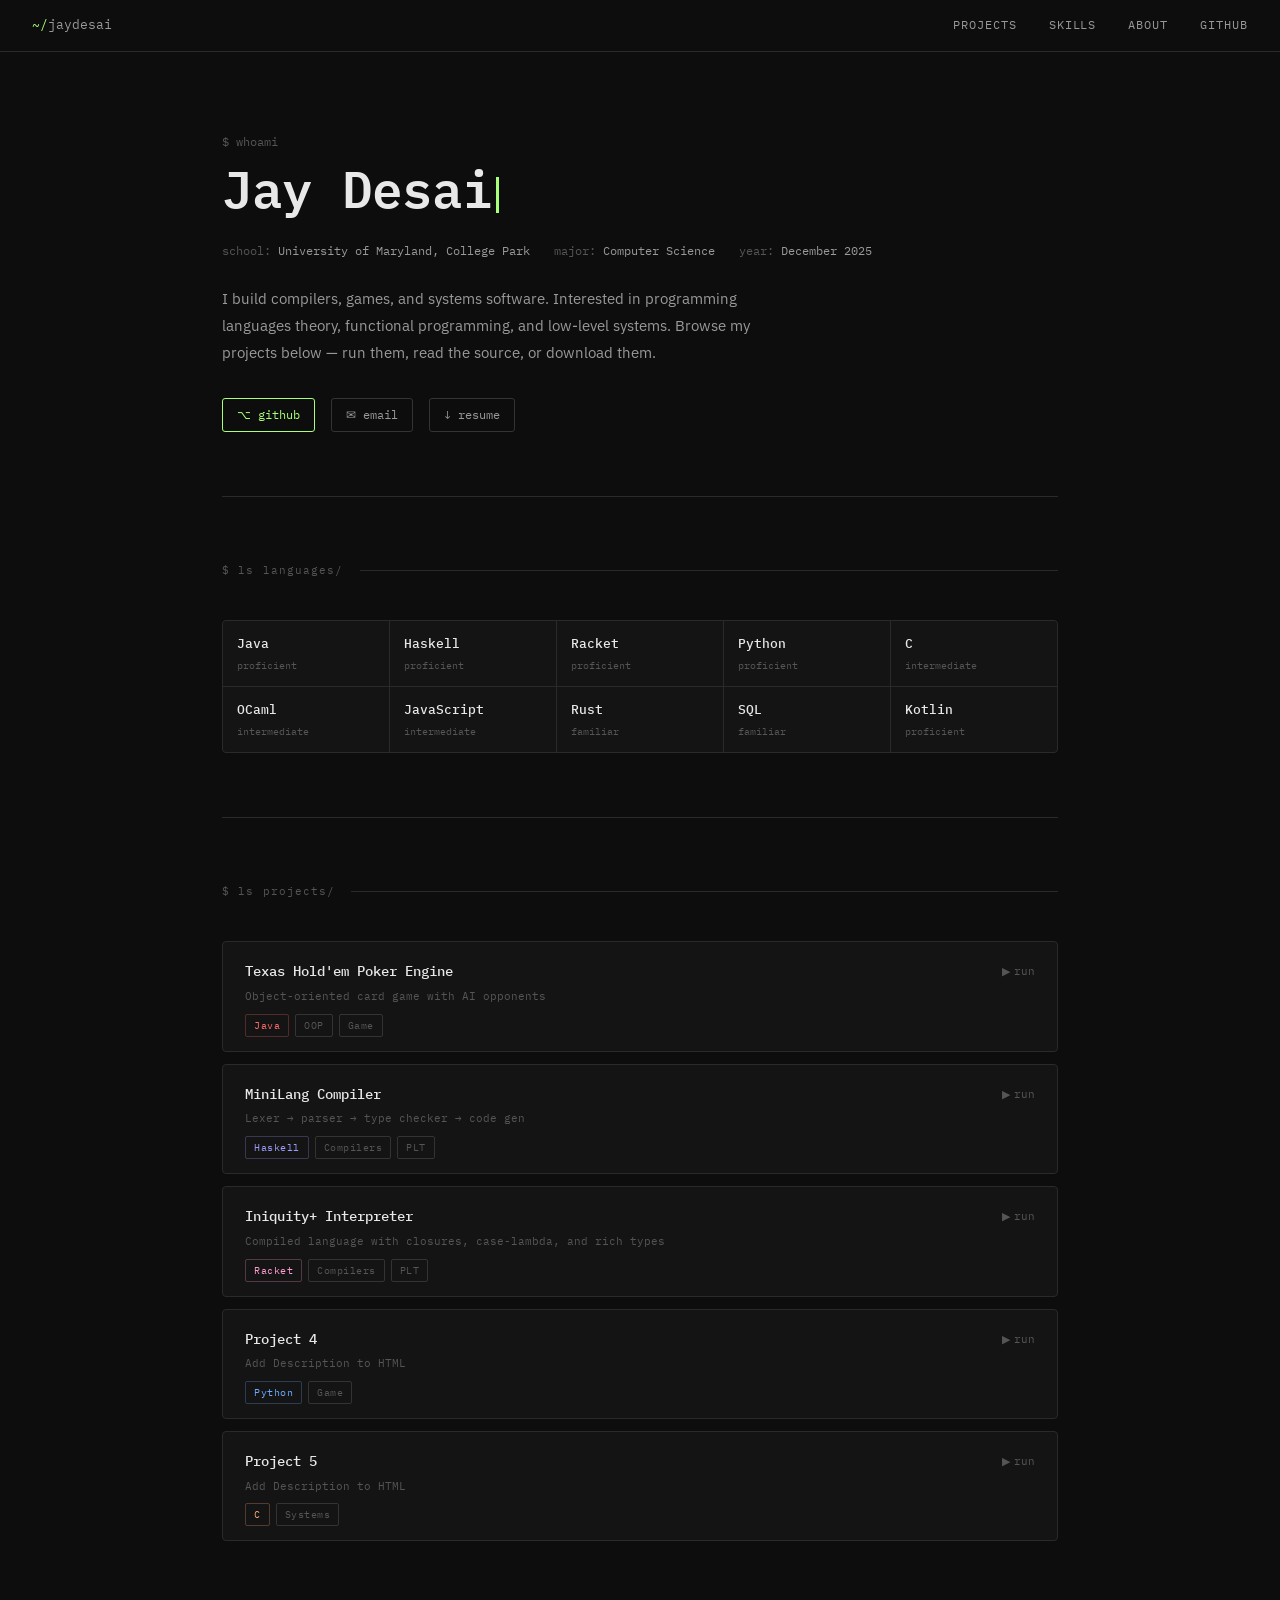
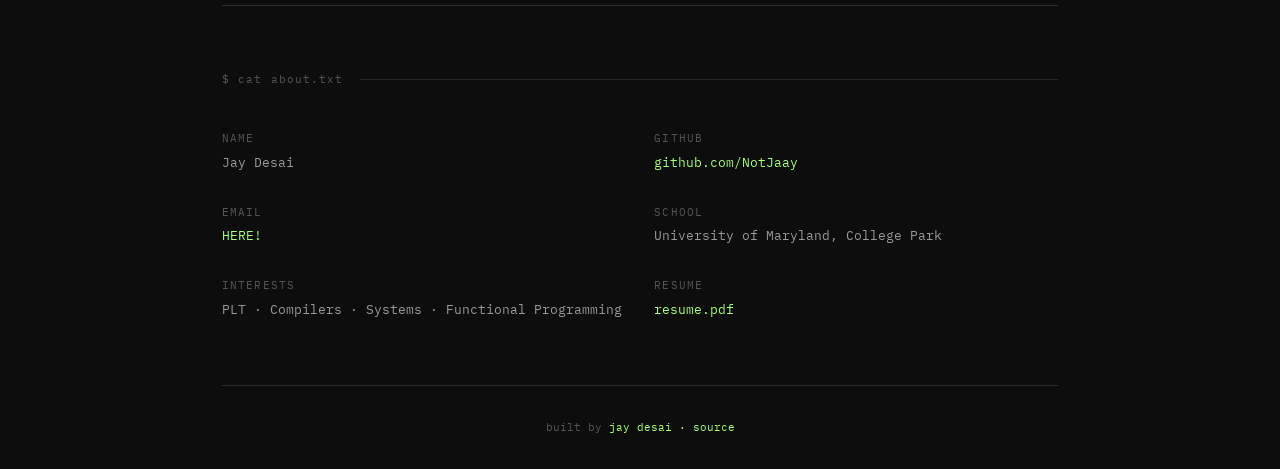
==== index.html @ a0ff0fd6 "My Portfolio Frontend v1" ====
<!DOCTYPE html>
<html lang="en">
<head>
  <meta charset="UTF-8">
  <meta name="viewport" content="width=device-width, initial-scale=1.0">
  <title>Jay Desai — Portfolio</title>
  <link href="https://fonts.googleapis.com/css2?family=IBM+Plex+Mono:wght@400;500;600&family=IBM+Plex+Sans:wght@400;500&display=swap" rel="stylesheet">
  <link rel="stylesheet" href="style.css">
</head>
<body>

  <!-- ====== NAV ====== -->
  <nav>
    <div class="nav-logo"><span>~/</span>jaydesai</div>
    <div class="nav-links">
      <a href="#projects">projects</a>
      <a href="#skills">skills</a>
      <a href="#about">about</a>
      <a href="https://github.com/NotJaay" target="_blank">github</a>
    </div>
  </nav>

  <div class="container">

    <!-- ====== HERO ====== -->
    <section class="hero">
      <div class="prompt">$ whoami</div>
      <h1>Jay Desai<span class="cursor"></span></h1>
      <div class="meta">
        <span><span class="dim">school:</span> University of Maryland, College Park</span>
        <span><span class="dim">major:</span> Computer Science</span>
        <span><span class="dim">year:</span> December 2025</span>
      </div>
      <p class="bio">
        I build compilers, games, and systems software. Interested in programming
        languages theory, functional programming, and low-level systems. Browse my
        projects below — run them, read the source, or download them.
      </p>
      <div class="hero-links">
        <a href="https://github.com/NotJaay" target="_blank" class="btn green">⌥ github</a>
        <a href="/cdn-cgi/l/email-protection#83e9e2fac3e6fbe2eef3efe6ade0ecee" class="btn">✉ email</a>
        <a href="resume.pdf" class="btn">↓ resume</a>
      </div>
    </section>

    <!-- ====== SKILLS ====== -->
    <section class="section" id="skills">
      <div class="section-header">
        <span class="dim">$ ls languages/</span>
        <div class="line"></div>
      </div>
      <div class="skills-grid">
        <div class="skill"><strong>Java</strong><span>proficient</span></div>
        <div class="skill"><strong>Haskell</strong><span>proficient</span></div>
        <div class="skill"><strong>Racket</strong><span>proficient</span></div>
        <div class="skill"><strong>Python</strong><span>proficient</span></div>
        <div class="skill"><strong>C</strong><span>intermediate</span></div>
        <div class="skill"><strong>OCaml</strong><span>intermediate</span></div>
        <div class="skill"><strong>JavaScript</strong><span>intermediate</span></div>
        <div class="skill"><strong>Rust</strong><span>familiar</span></div>
        <div class="skill"><strong>SQL</strong><span>familiar</span></div>
        <div class="skill"><strong>Kotlin</strong><span>proficient</span></div>
      </div>
    </section>

    <!-- ====== PROJECTS ======

         HOW TO ADD / REMOVE PROJECTS:
         ─────────────────────────────
         Each project is one <div class="project-card"> block below.
         
         To ADD a project:    Copy any project block and paste it below the last one.
                              Change the data-project="..." to match your backend folder name.
                              Edit the title, description, tags, and readme.
         
         To REMOVE a project: Delete the entire <div class="project-card">...</div> block.
         
         To REORDER:          Move the whole block up or down.
         
         The data-project="poker" attribute links this card to backend/projects/poker/
         That's the ONLY connection between frontend and backend.

         TAG COLORS (add class to <span class="tag">):
           java | haskell | racket | python | c | ocaml | js | rust | cpp | go | kotlin

    ============================== -->
    <section class="section" id="projects">
      <div class="section-header">
        <span class="dim">$ ls projects/</span>
        <div class="line"></div>
      </div>
      <div class="projects-list">

        <!-- ════════════════════════════════════════════
             PROJECT 1 — POKER
             data-project="poker" → backend/projects/poker/
             ════════════════════════════════════════════ -->
        <div class="project-card" data-project="poker">
          <!-- Header — click to expand -->
          <div class="project-header" onclick="toggle(this)">
            <div>
              <div class="project-title">Texas Hold'em Poker Engine</div>
              <div class="project-sub">Object-oriented card game with AI opponents</div>

              <div class="tags">
                <span class="tag java">Java</span>
                <span class="tag">OOP</span>
                <span class="tag">Game</span>
              </div>

            </div>
            <div class="toggle-label"><span class="arrow">▶</span> run</div>
          </div>
          <!-- Runner — hidden until expanded -->
          <div class="runner">
            <div class="tabs">
              <div class="tab active" onclick="switchTab(this, 'run')">▷ run</div>
              <div class="tab" onclick="switchTab(this, 'source')">{ } source</div>
              <div class="tab" onclick="switchTab(this, 'readme')">readme</div>
            </div>
            <!-- Run panel — terminal -->
            <div class="panel active" data-panel="run">
              <div class="terminal">

                <div class="t-out"><span class="t-green">Poker Engine v1.0</span>
                  <span class="t-dim">Commands: deal | check | call | raise | fold</span>
                </div>

                <div class="t-input">
                  <span class="t-prompt">$</span>
                  <input type="text" placeholder="deal" onkeydown="if(event.key==='Enter') run(this)">
                  <button onclick="run(this)">run ↵</button>
                </div>

              </div>
            </div>
            <!-- Source panel — code viewer (loaded from backend) -->
            <div class="panel" data-panel="source">
              <div class="code-viewer">
                <div class="src-filelist"><span class="t-dim">click to load</span></div>
                <pre class="src-code">// select a file to view</pre>
              </div>
            </div>
            <!-- Readme panel — you write this by hand -->
            <div class="panel" data-panel="readme">
              <div class="info">
                <p>A fully functional Texas Hold'em engine written in Java. Implements
                   hand evaluation, all four betting rounds, and a heuristic AI opponent.</p>
                <pre>HandEvaluator eval = new HandEvaluator(); 
                     Hand h = new Hand(player.getCards(), board.getCards());
                     HandRank rank = eval.evaluate(h); // → FULL_HOUSE</pre>
                <a href="https://github.com/NotJaay/poker" target="_blank" class="btn">↗ github</a>
              </div>
            </div>
          </div>
        </div>

        <!-- ════════════════════════════════════════════
             PROJECT 2 — COMPILER
             data-project="compiler" → backend/projects/compiler/
             ════════════════════════════════════════════ -->
        <div class="project-card" data-project="compiler">
          <div class="project-header" onclick="toggle(this)">
            <div>
              <div class="project-title">MiniLang Compiler</div>
              <div class="project-sub">Lexer → parser → type checker → code gen</div>
              <div class="tags">
                <span class="tag haskell">Haskell</span>
                <span class="tag">Compilers</span>
                <span class="tag">PLT</span>
              </div>
            </div>
            <div class="toggle-label"><span class="arrow">▶</span> run</div>
          </div>
          <div class="runner">
            <div class="tabs">
              <div class="tab active" onclick="switchTab(this, 'run')">▷ run</div>
              <div class="tab" onclick="switchTab(this, 'source')">{ } source</div>
              <div class="tab" onclick="switchTab(this, 'readme')">readme</div>
            </div>
            <div class="panel active" data-panel="run">
              <div class="terminal">
                <div class="t-out"><span class="t-green">MiniLang v1.0</span>
                  <span class="t-dim">Try: let x = 5 in x * x</span>
                  <span class="t-dim">Supports: let, if/then/else, arithmetic</span>
                </div>
                <div class="t-input">
                  <span class="t-prompt">λ</span>
                  <input type="text" placeholder="let x = 10 in x + x" onkeydown="if(event.key==='Enter') run(this)">
                  <button onclick="run(this)">run ↵</button>
                </div>
              </div>
            </div>
            <div class="panel" data-panel="source">
              <div class="code-viewer">
                <div class="src-filelist"><span class="t-dim">click to load</span></div>
                <pre class="src-code">// select a file to view</pre>
              </div>
            </div>
            <div class="panel" data-panel="readme">
              <div class="info">
                <p>A complete compiler pipeline for MiniLang, a small functional language
                   with Hindley-Milner type inference, written in Haskell using Parsec.</p>
                <pre>let fact = \n -> if n == 0 then 1 else n * fact (n - 1) in fact 10</pre>
                <a href="https://github.com/NotJaay/minilang" target="_blank" class="btn">↗ github</a>
              </div>
            </div>
          </div>
        </div>

        <!-- ════════════════════════════════════════════
             PROJECT 3 — SCHEME
             data-project="scheme" → backend/projects/scheme/
             ════════════════════════════════════════════ -->
        <div class="project-card" data-project="scheme">
          <div class="project-header" onclick="toggle(this)">
            <div>
              <div class="project-title">Iniquity+ Interpreter</div>
              <div class="project-sub">Compiled language with closures, case-lambda, and rich types</div>
              <div class="tags">
                <span class="tag racket">Racket</span>
                <span class="tag">Compilers</span>
                <span class="tag">PLT</span>
              </div>
            </div>
            <div class="toggle-label"><span class="arrow">▶</span> run</div>
          </div>
          <div class="runner">
            <div class="tabs">
              <div class="tab active" onclick="switchTab(this, 'run')">▷ run</div>
              <div class="tab" onclick="switchTab(this, 'source')">{ } source</div>
              <div class="tab" onclick="switchTab(this, 'readme')">readme</div>
            </div>
            <div class="panel active" data-panel="run">
              <div class="terminal">

                <div class="t-out"><span class="t-blue">Iniquity+ v1.0</span>
                  <span class="t-dim">Try: (define (fact n) (if (= n 0) 1 (* n (fact (- n 1)))))</span>
                  <span class="t-dim">(fact 10)</span>
                </div>

                <div class="t-input">
                  <span class="t-prompt">⟩</span>
                  <input type="text" placeholder="(+ 1 2)" onkeydown="if(event.key==='Enter') run(this)">
                  <button onclick="run(this)">run ↵</button>
                </div>

              </div>
            </div>
            <div class="panel" data-panel="source">
              <div class="code-viewer">
                <div class="src-filelist"><span class="t-dim">click to load</span></div>
                <pre class="src-code">// select a file to view</pre>
              </div>
            </div>
            <div class="panel" data-panel="readme">
              <div class="info">
                <p>Iniquity+ is a compiled, Scheme-like language implemented in Racket.
                   Supports variadic functions via case-lambda, rest arguments, and apply.</p>
                <p style="margin-top:10px"><em>Source is private — try the live interpreter above.</em></p>
              </div>
            </div>
          </div>
        </div>


        <!-- ════════════════════════════════════════════
             PROJECT 4 — EMPTY SLOT (copy this to add more)
             data-project="project4" → backend/projects/project4/
             ════════════════════════════════════════════ -->
        <div class="project-card" data-project="project4">
          <div class="project-header" onclick="toggle(this)">
            <div>
              <div class="project-title">Project 4</div>
              <div class="project-sub">Add Description to HTML</div>
              <div class="tags">
                <span class="tag python">Python</span>
                <span class="tag">Game</span>
              </div>
            </div>
            <div class="toggle-label"><span class="arrow">▶</span> run</div>
          </div>
          <div class="runner">
            <div class="tabs">
              <div class="tab active" onclick="switchTab(this, 'run')">▷ run</div>
              <div class="tab" onclick="switchTab(this, 'source')">{ } source</div>
              <div class="tab" onclick="switchTab(this, 'readme')">readme</div>
            </div>
            <div class="panel active" data-panel="run">
              <div class="terminal">
                <div class="t-out"><span class="t-green">Project 4 — coming soon</span></div>
                <div class="t-input">
                  <span class="t-prompt">$</span>
                  <input type="text" placeholder="type here..." onkeydown="if(event.key==='Enter') run(this)">
                  <button onclick="run(this)">run ↵</button>
                </div>
              </div>
            </div>

            <div class="panel" data-panel="source">
              <div class="code-viewer">
                <div class="src-filelist"><span class="t-dim">click to load</span></div>
                <pre class="src-code">// select a file to view</pre>
              </div>
            </div>

            <div class="panel" data-panel="readme">
              <div class="info">
                <p>Describe your project here.</p>
                <pre># your code snippet def example(): return "replace me"</pre>
                <a href="https://github.com/NotJaay" target="_blank" class="btn">↗ github</a>
              </div>
            </div>
          </div>
        </div>


        <!-- ════════════════════════════════════════════
             PROJECT 5 — EMPTY SLOT
             ════════════════════════════════════════════ -->
        <div class="project-card" data-project="project5">
          <div class="project-header" onclick="toggle(this)">
            <div>
              <div class="project-title">Project 5</div>
              <div class="project-sub">Add Description to HTML</div>
              <div class="tags"><span class="tag c">C</span><span class="tag">Systems</span></div>
            </div>
            <div class="toggle-label"><span class="arrow">▶</span> run</div>
          </div>

          <div class="runner">
            <div class="tabs">
              <div class="tab active" onclick="switchTab(this, 'run')">▷ run</div>
              <div class="tab" onclick="switchTab(this, 'source')">{ } source</div>
              <div class="tab" onclick="switchTab(this, 'readme')">readme</div>
            </div>

            <div class="panel active" data-panel="run">
              <div class="terminal">
                <div class="t-out"><span class="t-green">Project 5 — coming soon</span></div>
                <div class="t-input">
                  <span class="t-prompt">$</span>
                  <input type="text" placeholder="type here..." onkeydown="if(event.key==='Enter') run(this)">
                  <button onclick="run(this)">run ↵</button>
                </div>
              </div>
            </div>

            <div class="panel" data-panel="source">
              <div class="code-viewer">
                <div class="src-filelist"><span class="t-dim">click to load</span></div>
                <pre class="src-code">// select a file to view</pre>
              </div>
            </div>

            <div class="panel" data-panel="readme">
              <div class="info">
                <p>Description here.</p>
                <pre>// code snippet</pre>
                <a href="https://github.com/NotJaay" target="_blank" class="btn">↗ github</a>
              </div>
            </div>

          </div>
        </div>

        <!-- Future Reference: Copy any project block above to add more projects -->

      </div>
    </section>

    <!-- ====== ABOUT ====== -->
    <section class="section" id="about">
      <div class="section-header">
        <span class="dim">$ cat about.txt</span>
        <div class="line"></div>
      </div>
      <div class="about-grid">
        <div><div class="about-label">name</div><div class="about-val">Jay Desai</div></div>
        <div><div class="about-label">github</div><div class="about-val"><a href="https://github.com/NotJaay" target="_blank">github.com/NotJaay</a></div></div>
        <div><div class="about-label">email</div><div class="about-val"><a href="/cdn-cgi/l/email-protection#234d4c5749425a474650424a63444e424a4f0d404c4e">HERE!</a></div></div>
        <div><div class="about-label">school</div><div class="about-val">University of Maryland, College Park</div></div>
        <div><div class="about-label">interests</div><div class="about-val">PLT · Compilers · Systems · Functional Programming</div></div>
        <div><div class="about-label">resume</div><div class="about-val"><a href="resume.pdf">resume.pdf</a></div></div>
      </div>
    </section>
  </div>

  <footer>built by <a>jay desai ·</a> <a href="https://github.com/NotJaay/" target="_blank">source</a></footer>
  <script src="script.js"></script>
</body>
</html>
---- style.css ----
/* ============================================================
   STYLE.CSS — Jay Desai Portfolio
   
   Organized: variables → base → nav → hero → buttons →
   sections → skills → projects → terminal → code viewer →
   info → about → footer → mobile
   ============================================================ */
   
/* ── VARIABLES ─────────────────────────────────────────────── */
:root {
  --bg:      #0d0d0d;
  --bg2:     #141414;
  --border:  #2a2a2a;
  --border2: #333;
  --text:    #e8e8e8;
  --text2:   #999;
  --dim:     #555;
  --accent:  #a8ff78;
  --red:     #ff6b6b;
  --blue:    #6baaff;
  --orange:  #ffa978;
  --mono: 'IBM Plex Mono', monospace;
  --sans: 'IBM Plex Sans', sans-serif;
}


/*  BASE  */
* { box-sizing: border-box; margin: 0; padding: 0; }

body {
  background: var(--bg); color: var(--text);
  font-family: var(--mono); font-size: 14px; line-height: 1.7;
}

a { color: var(--accent); text-decoration: none; }
a:hover { text-decoration: underline; }
.container { max-width: 900px; margin: 0 auto; padding: 0 2rem; }
.dim { color: var(--dim); }


/*  NAV  */
nav {
  position: sticky; top: 0; z-index: 100; height: 52px;
  background: var(--bg); border-bottom: 1px solid var(--border);
  padding: 0 2rem; display: flex; align-items: center; justify-content: space-between;
}
.nav-logo { font-size: 13px; color: var(--text2); }
.nav-logo span { color: var(--accent); }
.nav-links { display: flex; gap: 2rem; }
.nav-links a {
  color: var(--text2); font-size: 12px;
  letter-spacing: 0.08em; text-transform: uppercase;
}
.nav-links a:hover { color: var(--accent); text-decoration: none; }


/*  HERO  */
.hero { padding: 5rem 0 4rem; border-bottom: 1px solid var(--border); }
.prompt { font-size: 12px; color: var(--dim); margin-bottom: 0.5rem; }

h1 {
  font-size: clamp(2rem, 5vw, 3.2rem); font-weight: 600;
  letter-spacing: -0.02em; line-height: 1.1; margin-bottom: 1.5rem;
}

/* Blinking cursor after the name */
.cursor {
  display: inline-block; width: 3px; height: 0.7em;
  background: var(--accent); margin-left: 4.5px; vertical-align: middle;
  animation: blink 1s step-end infinite;
}
@keyframes blink { 50% { opacity: 0; } }

.meta {
  display: flex; flex-wrap: wrap; gap: 1.5rem;
  margin-bottom: 1.5rem; font-size: 12px; color: var(--text2);
}
.bio {
  font-family: var(--sans); font-size: 15px; color: var(--text2);
  max-width: 580px; line-height: 1.8; margin-bottom: 2rem;
}
.hero-links { display: flex; gap: 1rem; flex-wrap: wrap; }


/*  BUTTONS  */
.btn {
  display: inline-flex; align-items: center; gap: 6px;
  padding: 6px 14px; border: 1px solid var(--border2); border-radius: 3px;
  font-family: var(--mono); font-size: 12px; color: var(--text2);
  background: transparent; cursor: pointer; transition: all 0.15s;
}
.btn:hover { border-color: var(--accent); color: var(--accent); text-decoration: none; }
.btn.green { border-color: var(--accent); color: var(--accent); }


/*  SECTIONS  */
.section { padding: 4rem 0; border-bottom: 1px solid var(--border); }
.section-header {
  display: flex; align-items: center; gap: 1rem;
  margin-bottom: 2.5rem; font-size: 11px; letter-spacing: 0.1em;
}
.line { flex: 1; height: 1px; background: var(--border); }


/*  SKILLS GRID  */
.skills-grid {
  display: grid; grid-template-columns: repeat(auto-fill, minmax(140px, 1fr));
  gap: 1px; background: var(--border);
  border: 1px solid var(--border); border-radius: 4px; overflow: hidden;
}
.skill {
  background: var(--bg2); padding: 12px 14px;
  display: flex; flex-direction: column; gap: 2px;
}
.skill strong { font-size: 13px; color: var(--text); font-weight: 500; }
.skill span { font-size: 10px; color: var(--dim); }


/*  PROJECT CARDS  */
.projects-list { display: flex; flex-direction: column; gap: 12px; }

.project-card {
  border: 1px solid var(--border); border-radius: 4px;
  overflow: hidden; background: var(--bg2); transition: border-color 0.15s;
}
.project-card:hover { border-color: var(--border2); }

/* Clickable header row */
.project-header {
  display: flex; align-items: flex-start; justify-content: space-between;
  gap: 1rem; padding: 18px 22px 14px; cursor: pointer; user-select: none;
}
.project-title { font-size: 14px; font-weight: 500; margin-bottom: 3px; transition: color 0.15s; }
.project-header:hover .project-title { color: var(--accent); }
.project-sub { font-size: 11px; color: var(--dim); }

/* Tags */
.tags { display: flex; gap: 6px; margin-top: 8px; flex-wrap: wrap; }
.tag {
  font-size: 10px; padding: 2px 8px; border: 1px solid var(--border2);
  border-radius: 2px; color: var(--dim); letter-spacing: 0.05em;
}

/* Tag colors — add more as needed */
.tag.java    { border-color: #ff6b6b44; color: var(--red); }
.tag.haskell { border-color: #9b9bff44; color: #9b9bff; }
.tag.racket  { border-color: #ff9bd044; color: #ff9bd0; }
.tag.python  { border-color: #6baaff44; color: var(--blue); }
.tag.c       { border-color: #ffa97844; color: var(--orange); }
.tag.ocaml   { border-color: #ffd87844; color: #ffd878; }
.tag.js      { border-color: #e8e87844; color: #e8e878; }
.tag.rust    { border-color: #ffaa8844; color: #ffaa88; }
.tag.cpp     { border-color: #6bffb844; color: #6bffb8; }
.tag.go      { border-color: #78d6ff44; color: #78d6ff; }
.tag.kotlin  { border-color: #c792ea44; color: #c792ea; }

/* ▶ run label — arrow rotates when card is open */
.toggle-label {
  font-size: 11px; color: var(--dim);
  display: flex; align-items: center; gap: 4px; white-space: nowrap; padding-top: 2px;
}
.arrow { display: inline-block; transition: transform 0.2s; }
.project-card.open .arrow { transform: rotate(90deg); }

/* Runner panel — hidden until card has .open class */
.runner { display: none; border-top: 1px solid var(--border); }
.project-card.open .runner { display: block; }

/* Tab bar */
.tabs { display: flex; background: var(--bg); border-bottom: 1px solid var(--border); }
.tab {
  padding: 8px 16px; font-size: 11px; color: var(--dim);
  cursor: pointer; border-right: 1px solid var(--border);
  transition: all 0.15s; letter-spacing: 0.05em;
}
.tab:hover { color: var(--text2); }
.tab.active { color: var(--accent); background: var(--bg2); }

/* Panels — only .active is visible */
.panel { display: none; padding: 18px 22px; background: var(--bg); }
.panel.active { display: block; }


/*  TERMINAL  */
.terminal {
  background: #000; border: 1px solid var(--border);
  border-radius: 3px; overflow: hidden; font-size: 13px;
}
.t-out {
  padding: 12px 16px; min-height: 150px; max-height: 260px;
  overflow-y: auto; color: #d4d4d4; line-height: 1.6; white-space: pre-wrap;
}
.t-input {
  display: flex; align-items: center; gap: 8px;
  padding: 8px 16px; border-top: 1px solid #1a1a1a;
}
.t-prompt { color: var(--accent); }
.t-input input {
  flex: 1; background: transparent; border: none; outline: none;
  color: var(--text); font-family: var(--mono); font-size: 13px; caret-color: var(--accent);
}
.t-input button {
  font-size: 11px; padding: 3px 10px; border: 1px solid var(--border2);
  background: transparent; color: var(--dim); font-family: var(--mono);
  border-radius: 2px; cursor: pointer; transition: all 0.15s;
}
.t-input button:hover { border-color: var(--accent); color: var(--accent); }

/* Terminal text colors */
.t-green  { color: #a8ff78; }
.t-blue   { color: #6baaff; }
.t-red    { color: #ff6b6b; }
.t-yellow { color: #ffd878; }
.t-dim    { color: #444; }


/*  CODE VIEWER (source tab)  */
.code-viewer {
  background: #000; border: 1px solid var(--border);
  border-radius: 3px; overflow: hidden;
}
.src-filelist {
  display: flex; flex-wrap: wrap; gap: 0; padding: 8px 12px;
  border-bottom: 1px solid #1a1a1a; font-size: 11px;
  max-height: 120px; overflow-y: auto;
}
.src-file {
  display: inline-block; padding: 2px 8px; color: var(--dim);
  border-radius: 2px; font-family: var(--mono); font-size: 11px;
  text-decoration: none; transition: all 0.15s;
}
.src-file:hover { color: var(--text2); text-decoration: none; }
.src-file.active { color: var(--accent); background: #1a1a1a; }
.src-code {
  padding: 12px 16px; margin: 0; min-height: 150px; max-height: 400px;
  overflow: auto; color: #d4d4d4; font-family: var(--mono); font-size: 12px;
  line-height: 1.6; background: #000; white-space: pre; tab-size: 4;
}


/*  INFO / README PANEL  */
.info {
  font-family: var(--sans); font-size: 13px;
  color: var(--text2); line-height: 1.8;
}
.info pre {
  background: #000; border: 1px solid var(--border); border-radius: 3px;
  padding: 10px 14px; font-family: var(--mono); font-size: 12px;
  color: #d4d4d4; margin: 10px 0; overflow-x: auto;
}
.info a { margin-top: 12px; display: inline-flex; }


/*  ABOUT GRID  */
.about-grid { display: grid; grid-template-columns: 1fr 1fr; gap: 1.8rem; }
.about-label {
  font-size: 11px; color: var(--dim);
  text-transform: uppercase; letter-spacing: 0.1em; margin-bottom: 4px;
}
.about-val { font-size: 13px; color: var(--text2); }


/*  FOOTER  */
footer { padding: 2rem 0; text-align: center; font-size: 11px; color: var(--dim); }


/*  MOBILE  */
@media (max-width: 600px) {
  nav { padding: 0 1rem; }
  .nav-links { gap: 1rem; }
  .container { padding: 0 1rem; }
  .hero { padding: 3rem 0 2rem; }
  .about-grid { grid-template-columns: 1fr; }
}
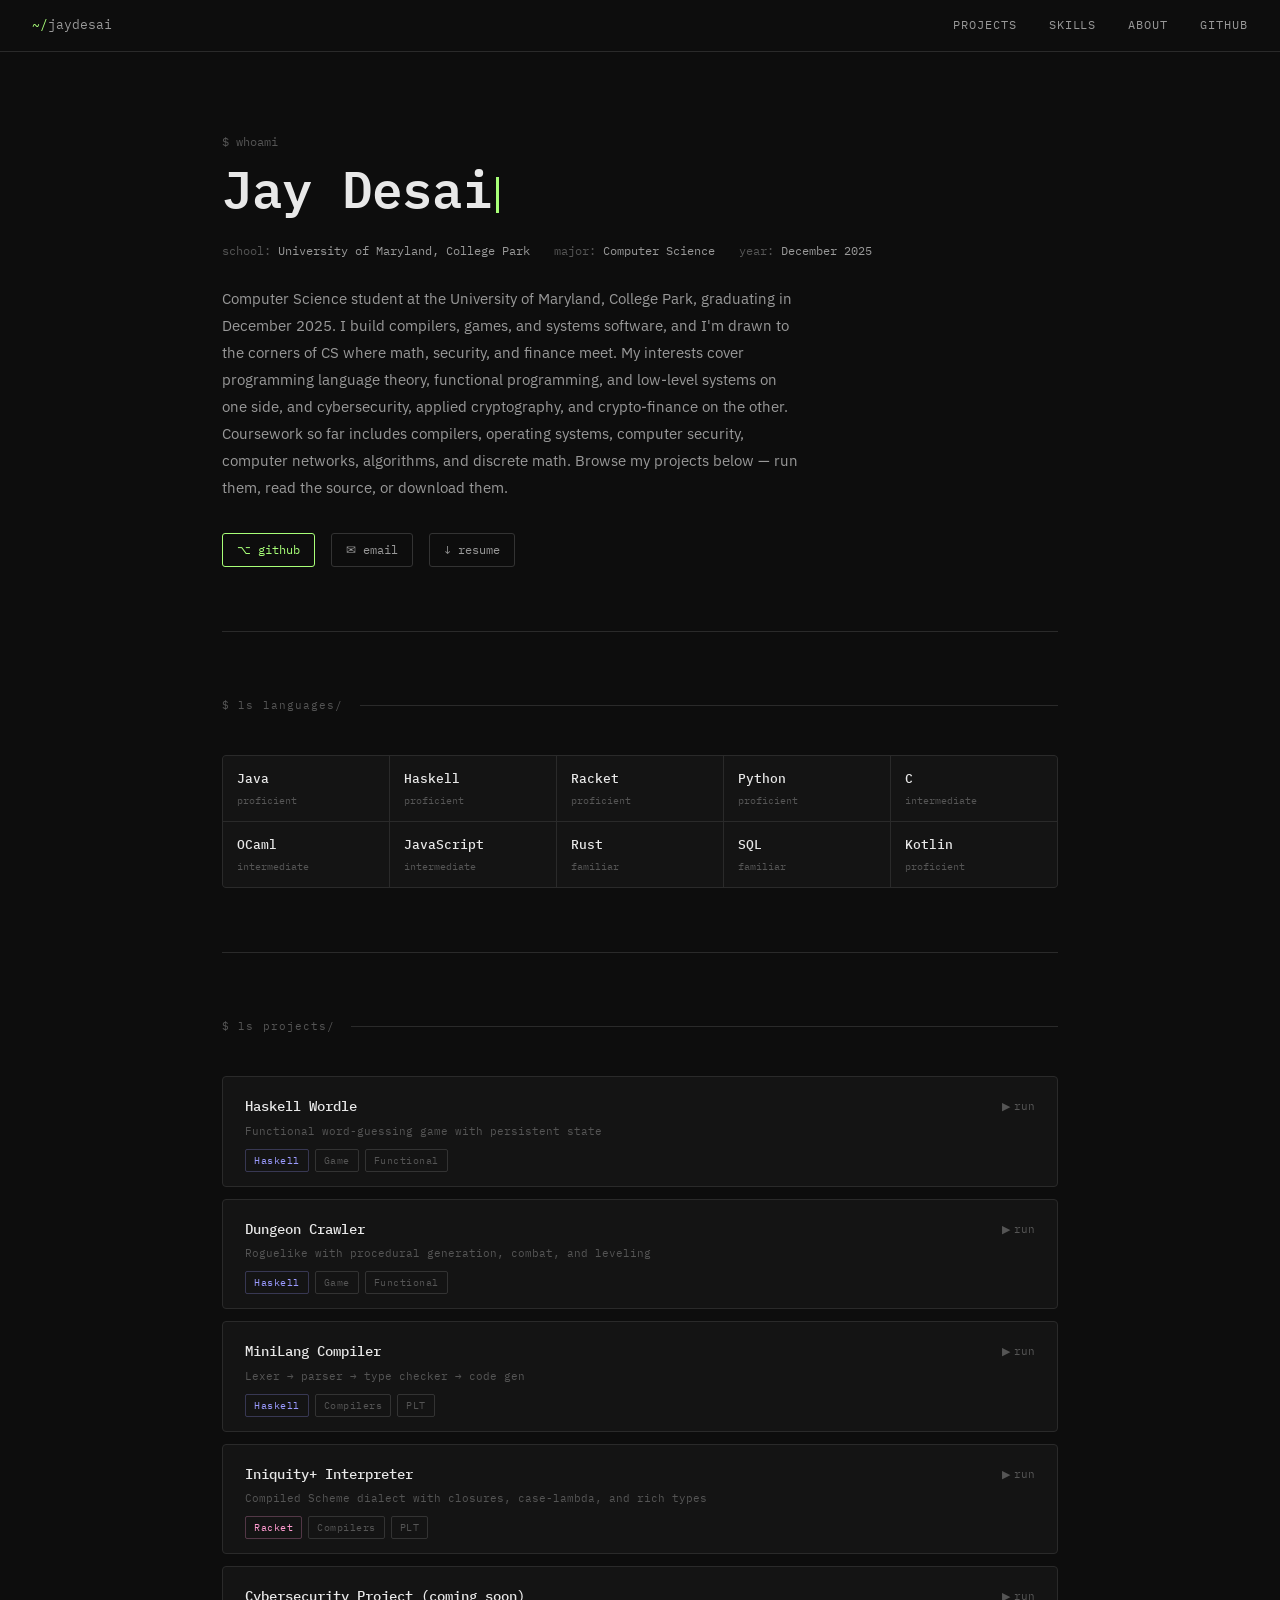
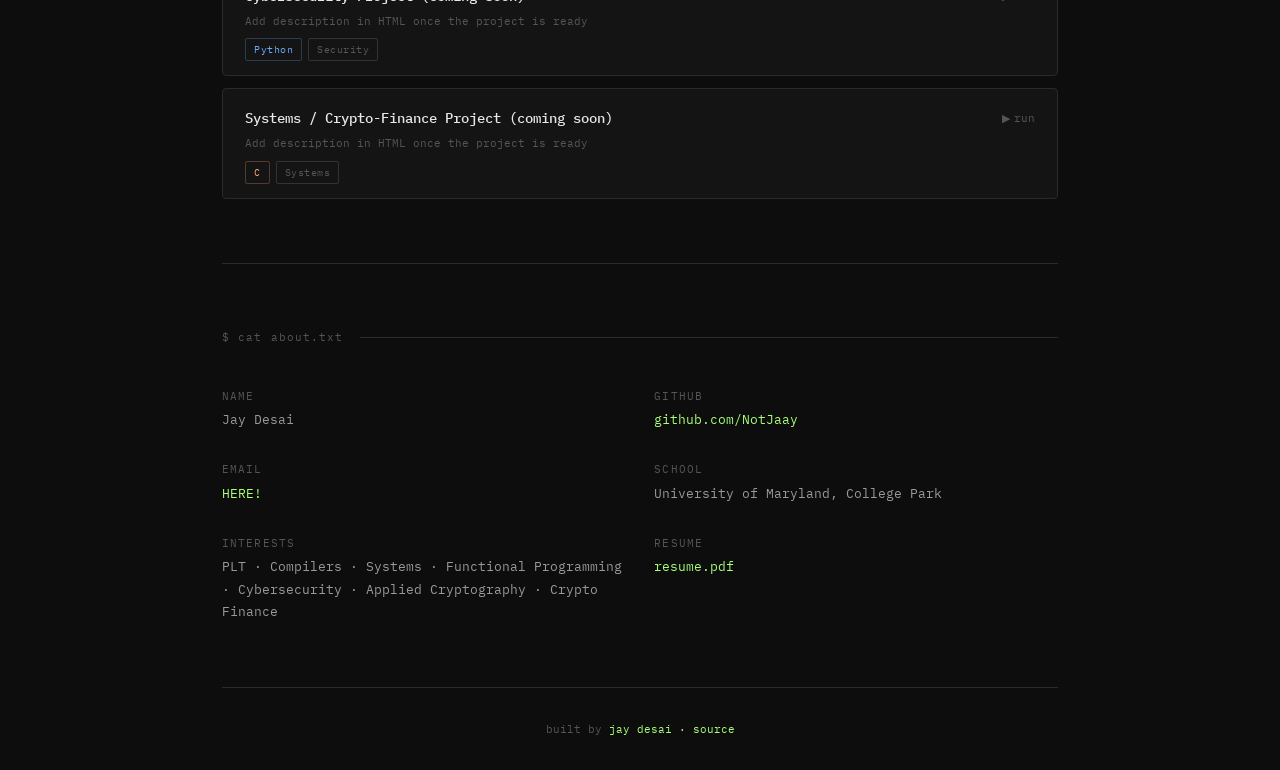
==== commit 78a01eea: "My Portfolio Frontend v2" ====
--- a/index.html
+++ b/index.html
@@ -9,7 +9,7 @@
 </head>
 <body>
 
-  <!-- ====== NAV ====== -->
+  <!-- NAV -->
   <nav>
     <div class="nav-logo"><span>~/</span>jaydesai</div>
     <div class="nav-links">
@@ -22,7 +22,7 @@
 
   <div class="container">
 
-    <!-- ====== HERO ====== -->
+    <!-- HERO  -->
     <section class="hero">
       <div class="prompt">$ whoami</div>
       <h1>Jay Desai<span class="cursor"></span></h1>
@@ -32,9 +32,15 @@
         <span><span class="dim">year:</span> December 2025</span>
       </div>
       <p class="bio">
-        I build compilers, games, and systems software. Interested in programming
-        languages theory, functional programming, and low-level systems. Browse my
-        projects below — run them, read the source, or download them.
+        Computer Science student at the University of Maryland, College Park,
+        graduating in December 2025. I build compilers, games, and systems software,
+        and I'm drawn to the corners of CS where math, security, and finance meet.
+        My interests cover programming language theory, functional programming,
+        and low-level systems on one side, and cybersecurity, applied cryptography,
+        and crypto-finance on the other. Coursework so far includes compilers,
+        operating systems, computer security, computer networks, algorithms,
+        and discrete math. Browse my projects below — run them, read the source,
+        or download them.
       </p>
       <div class="hero-links">
         <a href="https://github.com/NotJaay" target="_blank" class="btn green">⌥ github</a>
@@ -43,7 +49,7 @@
       </div>
     </section>
 
-    <!-- ====== SKILLS ====== -->
+    <!-- SKILLS -->
     <section class="section" id="skills">
       <div class="section-header">
         <span class="dim">$ ls languages/</span>
@@ -63,27 +69,15 @@
       </div>
     </section>
 
-    <!-- ====== PROJECTS ======
-
-         HOW TO ADD / REMOVE PROJECTS:
-         ─────────────────────────────
+    <!-- PROJECTS
+         How to add / remove projects:
          Each project is one <div class="project-card"> block below.
-         
-         To ADD a project:    Copy any project block and paste it below the last one.
-                              Change the data-project="..." to match your backend folder name.
-                              Edit the title, description, tags, and readme.
-         
-         To REMOVE a project: Delete the entire <div class="project-card">...</div> block.
-         
-         To REORDER:          Move the whole block up or down.
-         
-         The data-project="poker" attribute links this card to backend/projects/poker/
-         That's the ONLY connection between frontend and backend.
-
-         TAG COLORS (add class to <span class="tag">):
+         The data-project attribute links the card to backend/projects/<name>/
+         That's the only connection between frontend and backend.
+
+         Tag colors (add class to <span class="tag">):
            java | haskell | racket | python | c | ocaml | js | rust | cpp | go | kotlin
-
-    ============================== -->
+    -->
     <section class="section" id="projects">
       <div class="section-header">
         <span class="dim">$ ls projects/</span>
@@ -91,74 +85,190 @@
       </div>
       <div class="projects-list">
 
-        <!-- ════════════════════════════════════════════
-             PROJECT 1 — POKER
-             data-project="poker" → backend/projects/poker/
-             ════════════════════════════════════════════ -->
-        <div class="project-card" data-project="poker">
-          <!-- Header — click to expand -->
+        <!-- Project 1 — Haskell Wordle  (backend/projects/wordle) -->
+        <div class="project-card" data-project="wordle">
           <div class="project-header" onclick="toggle(this)">
             <div>
-              <div class="project-title">Texas Hold'em Poker Engine</div>
-              <div class="project-sub">Object-oriented card game with AI opponents</div>
-
+              <div class="project-title">Haskell Wordle</div>
+              <div class="project-sub">Functional word-guessing game with persistent state</div>
               <div class="tags">
-                <span class="tag java">Java</span>
-                <span class="tag">OOP</span>
+                <span class="tag haskell">Haskell</span>
                 <span class="tag">Game</span>
-              </div>
-
+                <span class="tag">Functional</span>
+              </div>
             </div>
             <div class="toggle-label"><span class="arrow">▶</span> run</div>
           </div>
-          <!-- Runner — hidden until expanded -->
+
           <div class="runner">
             <div class="tabs">
               <div class="tab active" onclick="switchTab(this, 'run')">▷ run</div>
               <div class="tab" onclick="switchTab(this, 'source')">{ } source</div>
               <div class="tab" onclick="switchTab(this, 'readme')">readme</div>
             </div>
-            <!-- Run panel — terminal -->
+
             <div class="panel active" data-panel="run">
               <div class="terminal">
-
-                <div class="t-out"><span class="t-green">Poker Engine v1.0</span>
-                  <span class="t-dim">Commands: deal | check | call | raise | fold</span>
-                </div>
-
+                <div class="t-out">
+                  <span class="t-green">Haskell Wordle v1.0</span>
+                  <span class="t-dim">Guess the 5-letter word in 6 tries.</span>
+                  <span class="t-dim">✓ correct position   ○ wrong position   · not in word</span>
+                  <span class="t-dim">Commands: any 5-letter word | show | reset | help</span>
+                </div>
                 <div class="t-input">
-                  <span class="t-prompt">$</span>
-                  <input type="text" placeholder="deal" onkeydown="if(event.key==='Enter') run(this)">
+                  <span class="t-prompt"><img src="./backend/projects/sharingan.png" width="16" height="16" alt="prompt" style="margin-top:5px;"></span>
+                  <input type="text" placeholder="comet" style="font-size:13px; margin-top:-2.5px;" onkeydown="if(event.key==='Enter') run(this)">
                   <button onclick="run(this)">run ↵</button>
                 </div>
-
-              </div>
-            </div>
-            <!-- Source panel — code viewer (loaded from backend) -->
+              </div>
+            </div>
+
             <div class="panel" data-panel="source">
               <div class="code-viewer">
                 <div class="src-filelist"><span class="t-dim">click to load</span></div>
                 <pre class="src-code">// select a file to view</pre>
               </div>
             </div>
-            <!-- Readme panel — you write this by hand -->
+
             <div class="panel" data-panel="readme">
               <div class="info">
-                <p>A fully functional Texas Hold'em engine written in Java. Implements
-                   hand evaluation, all four betting rounds, and a heuristic AI opponent.</p>
-                <pre>HandEvaluator eval = new HandEvaluator(); 
-                     Hand h = new Hand(player.getCards(), board.getCards());
-                     HandRank rank = eval.evaluate(h); // → FULL_HOUSE</pre>
-                <a href="https://github.com/NotJaay/poker" target="_blank" class="btn">↗ github</a>
+                <p>A complete Wordle clone written in pure Haskell using only the
+                   base and time libraries — no external packages, no Stack, no
+                   Cabal project. The whole game lives in a single file that
+                   compiles directly with <code>ghc</code>.</p>
+                <p>Each request reads a 5-letter guess from stdin, checks it
+                   against the daily target word, updates the saved game state
+                   on disk, and prints a colorized result line. The target word
+                   rotates daily based on the current date, so the same word
+                   stays in play for everyone all day, just like the real
+                   Wordle. Game state (target plus guesses so far) is persisted
+                   to <code>game.txt</code> between requests, so the portfolio
+                   terminal can play a full six-guess game across many separate
+                   HTTP calls.</p>
+                <p>The interesting part is the two-pass guess scoring algorithm.
+                   A naive implementation gets letter duplicates wrong: if the
+                   target is <code>ALLEY</code> and you guess <code>LULLS</code>,
+                   only one of the two L's in your guess should turn yellow.
+                   The two-pass algorithm marks exact matches first, then
+                   processes the remaining letters against a multiset of
+                   unmatched target letters:</p>
+<pre>checkGuess :: String -> String -> [(Char, Mark)]
+checkGuess target guess = zip guess marks
+  where
+    -- Pass 1: mark exact position matches
+    exactMatches = zipWith
+      (\t g -> if t == g then Correct else NotInWord)
+      target guess
+
+    -- Letters in the target that weren't already exact-matched
+    remaining = [ t | (t, m) &lt;- zip target exactMatches
+                    , m /= Correct ]
+
+    -- Pass 2: for each non-Correct letter, check the remaining pool
+    marks = snd $ foldl step (remaining, []) (zip guess exactMatches)
+
+    step (pool, acc) (g, Correct) = (pool, acc ++ [Correct])
+    step (pool, acc) (g, _)
+      | g `elem` pool = (delete g pool, acc ++ [WrongPos])
+      | otherwise     = (pool,          acc ++ [NotInWord])</pre>
+                <p>Demonstrates: algebraic data types, pattern matching, pure
+                   functions, IO separation, and Haskell's <code>Data.Time</code>
+                   for the daily-word rotation.</p>
+                <a href="https://github.com/NotJaay" target="_blank" class="btn">↗ github</a>
               </div>
             </div>
           </div>
         </div>
 
-        <!-- ════════════════════════════════════════════
-             PROJECT 2 — COMPILER
-             data-project="compiler" → backend/projects/compiler/
-             ════════════════════════════════════════════ -->
+        <!-- Project 2 — Dungeon Crawler  (backend/projects/dungeon) -->
+        <div class="project-card" data-project="dungeon">
+          <div class="project-header" onclick="toggle(this)">
+            <div>
+              <div class="project-title">Dungeon Crawler</div>
+              <div class="project-sub">Roguelike with procedural generation, combat, and leveling</div>
+              <div class="tags">
+                <span class="tag haskell">Haskell</span>
+                <span class="tag">Game</span>
+                <span class="tag">Functional</span>
+              </div>
+            </div>
+            <div class="toggle-label"><span class="arrow">▶</span> run</div>
+          </div>
+
+          <div class="runner">
+            <div class="tabs">
+              <div class="tab active" onclick="switchTab(this, 'run')">▷ run</div>
+              <div class="tab" onclick="switchTab(this, 'source')">{ } source</div>
+              <div class="tab" onclick="switchTab(this, 'readme')">readme</div>
+            </div>
+
+            <div class="panel active" data-panel="run">
+              <div class="terminal">
+                <div class="t-out">
+                  <span class="t-green">Dungeon Crawler v1.0</span>
+                  <span class="t-dim">Navigate 5 floors. Fight monsters. Escape alive.</span>
+                  <span class="t-dim">Commands: n/s/e/w | look | map | stats | reset | help</span>
+                </div>
+                <div class="t-input">
+                  <span class="t-prompt"><img src="./backend/projects/mangekyou.GIF" width="16" height="16" alt="prompt" style="margin-top:5px;"></span>
+                  <input type="text" placeholder="map" style="font-size:13px; margin-top:-2.5px;" onkeydown="if(event.key==='Enter') run(this)">
+                  <button onclick="run(this)">run ↵</button>
+                </div>
+              </div>
+            </div>
+
+            <div class="panel" data-panel="source">
+              <div class="code-viewer">
+                <div class="src-filelist"><span class="t-dim">click to load</span></div>
+                <pre class="src-code">// select a file to view</pre>
+              </div>
+            </div>
+
+            <div class="panel" data-panel="readme">
+              <div class="info">
+                <p>A turn-based roguelike written entirely in Haskell with no
+                   external libraries beyond base and time. Five procedurally
+                   generated floors of increasing difficulty, each with monsters,
+                   gold, health potions, and a stairway down to the next level.
+                   Reach the stairs on Floor 5 to escape.</p>
+                <p>Every floor is generated deterministically from a seed plus
+                   the floor number using a hand-rolled hash function, so the
+                   same dungeon can be reproduced exactly without pulling in the
+                   <code>random</code> package. Walls, gold, and potions are
+                   placed by hashing each (x, y, floor) triple and checking
+                   modular conditions, so the layout looks random but stays
+                   consistent across reloads.</p>
+                <p>Combat is turn-based: walking into a monster attacks it, and
+                   the monster strikes back if it survives. Every three kills
+                   the player levels up — attack goes up, max HP goes up, and
+                   they heal. Monster types and stats scale per floor, so by
+                   the time you face the dragons and demons on Floor 5 you need
+                   to have leveled up earlier.</p>
+                <p>The whole game state — seed, position, HP, ATK, gold, level,
+                   kills, the current map, and every living monster — is
+                   serialized to a single text file between requests, which
+                   lets the portfolio terminal play a multi-turn game across
+                   stateless HTTP calls.</p>
+<pre>-- Move the player. If a monster blocks the way, fight it.
+movePlayer :: Dir -> Game -> (Game, String)
+movePlayer dir game =
+  let (dx, dy) = dirDelta dir
+      nx = gPX game + dx
+      ny = gPY game + dy
+  in case monsterAt (gMonsters game) nx ny of
+       Just m  -> combat   game m
+       Nothing -> enterCell game nx ny</pre>
+                <p>Demonstrates: state encoding/decoding, pure procedural
+                   generation, algebraic data types for tiles and directions,
+                   and writing a non-trivial program in Haskell with zero
+                   third-party dependencies.</p>
+                <a href="https://github.com/NotJaay" target="_blank" class="btn">↗ github</a>
+              </div>
+            </div>
+          </div>
+        </div>
+
+        <!-- Project 3 — MiniLang Compiler  (backend/projects/compiler) -->
         <div class="project-card" data-project="compiler">
           <div class="project-header" onclick="toggle(this)">
             <div>
@@ -172,51 +282,72 @@
             </div>
             <div class="toggle-label"><span class="arrow">▶</span> run</div>
           </div>
+
           <div class="runner">
             <div class="tabs">
               <div class="tab active" onclick="switchTab(this, 'run')">▷ run</div>
               <div class="tab" onclick="switchTab(this, 'source')">{ } source</div>
               <div class="tab" onclick="switchTab(this, 'readme')">readme</div>
             </div>
+
             <div class="panel active" data-panel="run">
               <div class="terminal">
-                <div class="t-out"><span class="t-green">MiniLang v1.0</span>
+                <div class="t-out">
+                  <span class="t-green">MiniLang v1.0</span>
                   <span class="t-dim">Try: let x = 5 in x * x</span>
-                  <span class="t-dim">Supports: let, if/then/else, arithmetic</span>
+                  <span class="t-dim">Supports: let, if/then/else, lambdas, arithmetic</span>
                 </div>
                 <div class="t-input">
-                  <span class="t-prompt">λ</span>
-                  <input type="text" placeholder="let x = 10 in x + x" onkeydown="if(event.key==='Enter') run(this)">
+                  <span class="t-prompt"><img src="./backend/projects/ems.png" width="16" height="16" alt="prompt" style="margin-top:5px;"></span>
+                  <input type="text" placeholder="let x = 10 in x + x" style="font-size:12px; margin-top:-2.5px;" onkeydown="if(event.key==='Enter') run(this)">
                   <button onclick="run(this)">run ↵</button>
                 </div>
               </div>
             </div>
+
             <div class="panel" data-panel="source">
               <div class="code-viewer">
                 <div class="src-filelist"><span class="t-dim">click to load</span></div>
                 <pre class="src-code">// select a file to view</pre>
               </div>
             </div>
+
             <div class="panel" data-panel="readme">
               <div class="info">
-                <p>A complete compiler pipeline for MiniLang, a small functional language
-                   with Hindley-Milner type inference, written in Haskell using Parsec.</p>
-                <pre>let fact = \n -> if n == 0 then 1 else n * fact (n - 1) in fact 10</pre>
+                <p>A complete compiler pipeline for MiniLang, a small ML-style
+                   functional language with first-class functions, lexical
+                   scoping, and Hindley-Milner type inference. The compiler
+                   walks the classic four-phase pipeline: lexer produces
+                   tokens, parser builds an AST, the type checker infers and
+                   verifies every expression's type before any code runs, and
+                   the evaluator interprets the typed AST.</p>
+                <p>Built from scratch in Haskell using Parsec for parsing.
+                   Supports <code>let</code> bindings, <code>if/then/else</code>,
+                   anonymous functions (<code>\x -&gt; ...</code>), function
+                   application, integer arithmetic, and recursive definitions.
+                   Type errors are caught and reported before evaluation, so a
+                   program like <code>1 + true</code> never gets the chance to
+                   run.</p>
+<pre>let fact = \n -> if n == 0 then 1
+                 else n * fact (n - 1)
+in fact 10
+-- => 3628800 : Int</pre>
+                <p>Originally built for CMSC 430 (Design of Programming
+                   Languages) at UMD. Demonstrates compiler construction,
+                   parser combinators, type inference algorithms, and AST
+                   interpretation in a functional language.</p>
                 <a href="https://github.com/NotJaay/minilang" target="_blank" class="btn">↗ github</a>
               </div>
             </div>
           </div>
         </div>
 
-        <!-- ════════════════════════════════════════════
-             PROJECT 3 — SCHEME
-             data-project="scheme" → backend/projects/scheme/
-             ════════════════════════════════════════════ -->
+        <!-- Project 4 — Iniquity+ Interpreter  (backend/projects/scheme) -->
         <div class="project-card" data-project="scheme">
           <div class="project-header" onclick="toggle(this)">
             <div>
               <div class="project-title">Iniquity+ Interpreter</div>
-              <div class="project-sub">Compiled language with closures, case-lambda, and rich types</div>
+              <div class="project-sub">Compiled Scheme dialect with closures, case-lambda, and rich types</div>
               <div class="tags">
                 <span class="tag racket">Racket</span>
                 <span class="tag">Compilers</span>
@@ -225,73 +356,96 @@
             </div>
             <div class="toggle-label"><span class="arrow">▶</span> run</div>
           </div>
+
           <div class="runner">
             <div class="tabs">
               <div class="tab active" onclick="switchTab(this, 'run')">▷ run</div>
               <div class="tab" onclick="switchTab(this, 'source')">{ } source</div>
               <div class="tab" onclick="switchTab(this, 'readme')">readme</div>
             </div>
+
             <div class="panel active" data-panel="run">
               <div class="terminal">
-
-                <div class="t-out"><span class="t-blue">Iniquity+ v1.0</span>
+                <div class="t-out">
+                  <span class="t-blue">Iniquity+ v1.0</span>
                   <span class="t-dim">Try: (define (fact n) (if (= n 0) 1 (* n (fact (- n 1)))))</span>
-                  <span class="t-dim">(fact 10)</span>
-                </div>
-
+                  <span class="t-dim">Then: (fact 10)</span>
+                </div>
                 <div class="t-input">
-                  <span class="t-prompt">⟩</span>
-                  <input type="text" placeholder="(+ 1 2)" onkeydown="if(event.key==='Enter') run(this)">
+                  <span class="t-prompt"><img src="./backend/projects/Rinnegan.PNG" width="16" height="16" alt="prompt" style="margin-top:5px;"></span>
+                  <input type="text" placeholder="(+ 1 2)" style="font-size:12px; margin-top:-2.5px;" onkeydown="if(event.key==='Enter') run(this)">
                   <button onclick="run(this)">run ↵</button>
                 </div>
-
-              </div>
-            </div>
+              </div>
+            </div>
+
             <div class="panel" data-panel="source">
               <div class="code-viewer">
                 <div class="src-filelist"><span class="t-dim">click to load</span></div>
                 <pre class="src-code">// select a file to view</pre>
               </div>
             </div>
+
             <div class="panel" data-panel="readme">
               <div class="info">
-                <p>Iniquity+ is a compiled, Scheme-like language implemented in Racket.
-                   Supports variadic functions via case-lambda, rest arguments, and apply.</p>
-                <p style="margin-top:10px"><em>Source is private — try the live interpreter above.</em></p>
+                <p>Iniquity+ is a Scheme-like programming language implemented
+                   in Racket. It supports first-class functions, lexical
+                   closures, variadic functions via <code>case-lambda</code>,
+                   rest arguments, <code>apply</code>, and a richer type system
+                   than the original Iniquity dialect from Marc-André Langlois's
+                   compilers course.</p>
+                <p>Built incrementally over a semester as part of CMSC 430 at
+                   UMD, starting from a tiny arithmetic-only language and
+                   growing through let bindings, conditionals, functions,
+                   closures, vectors, and pattern-matched lambdas. The
+                   interpreter is written in Racket and demonstrates how
+                   traditional functional language features can be implemented
+                   from the ground up.</p>
+<pre>(define (fact n)
+  (if (= n 0)
+      1
+      (* n (fact (- n 1)))))
+
+(fact 10)
+;; => 3628800</pre>
+                <p style="margin-top:10px"><em>Source for this one is private —
+                   try the live interpreter above.</em></p>
               </div>
             </div>
           </div>
         </div>
 
 
-        <!-- ════════════════════════════════════════════
-             PROJECT 4 — EMPTY SLOT (copy this to add more)
-             data-project="project4" → backend/projects/project4/
-             ════════════════════════════════════════════ -->
+        <!-- Project 5 — placeholder slot for a cybersecurity project -->
         <div class="project-card" data-project="project4">
           <div class="project-header" onclick="toggle(this)">
             <div>
-              <div class="project-title">Project 4</div>
-              <div class="project-sub">Add Description to HTML</div>
+              <div class="project-title">Cybersecurity Project (coming soon)</div>
+              <div class="project-sub">Add description in HTML once the project is ready</div>
               <div class="tags">
                 <span class="tag python">Python</span>
-                <span class="tag">Game</span>
+                <span class="tag">Security</span>
               </div>
             </div>
             <div class="toggle-label"><span class="arrow">▶</span> run</div>
           </div>
+
           <div class="runner">
             <div class="tabs">
               <div class="tab active" onclick="switchTab(this, 'run')">▷ run</div>
               <div class="tab" onclick="switchTab(this, 'source')">{ } source</div>
               <div class="tab" onclick="switchTab(this, 'readme')">readme</div>
             </div>
+
             <div class="panel active" data-panel="run">
               <div class="terminal">
-                <div class="t-out"><span class="t-green">Project 4 — coming soon</span></div>
+                <div class="t-out">
+                  <span class="t-green">Project — coming soon</span>
+                  <span class="t-dim">Placeholder slot for a future cybersecurity project.</span>
+                </div>
                 <div class="t-input">
-                  <span class="t-prompt">$</span>
-                  <input type="text" placeholder="type here..." onkeydown="if(event.key==='Enter') run(this)">
+                  <span class="t-prompt"><img src="./backend/projects/Tsukuyomi99.PNG" width="16" height="16" alt="prompt" style="margin-top:5px;"></span>
+                  <input type="text" placeholder="type here..." style="font-size:12px; margin-top:-2.5px;" onkeydown="if(event.key==='Enter') run(this)">
                   <button onclick="run(this)">run ↵</button>
                 </div>
               </div>
@@ -306,24 +460,26 @@
 
             <div class="panel" data-panel="readme">
               <div class="info">
-                <p>Describe your project here.</p>
-                <pre># your code snippet def example(): return "replace me"</pre>
+                <p>Reserved slot for an upcoming cybersecurity project — likely
+                   something around applied cryptography, network security, or a
+                   small CTF-style tool. Description and runnable demo will go
+                   here once the project is ready.</p>
                 <a href="https://github.com/NotJaay" target="_blank" class="btn">↗ github</a>
               </div>
             </div>
           </div>
         </div>
 
-
-        <!-- ════════════════════════════════════════════
-             PROJECT 5 — EMPTY SLOT
-             ════════════════════════════════════════════ -->
+        <!-- Project 6 — placeholder slot for a systems / crypto-finance project -->
         <div class="project-card" data-project="project5">
           <div class="project-header" onclick="toggle(this)">
             <div>
-              <div class="project-title">Project 5</div>
-              <div class="project-sub">Add Description to HTML</div>
-              <div class="tags"><span class="tag c">C</span><span class="tag">Systems</span></div>
+              <div class="project-title">Systems / Crypto-Finance Project (coming soon)</div>
+              <div class="project-sub">Add description in HTML once the project is ready</div>
+              <div class="tags">
+                <span class="tag c">C</span>
+                <span class="tag">Systems</span>
+              </div>
             </div>
             <div class="toggle-label"><span class="arrow">▶</span> run</div>
           </div>
@@ -337,7 +493,10 @@
 
             <div class="panel active" data-panel="run">
               <div class="terminal">
-                <div class="t-out"><span class="t-green">Project 5 — coming soon</span></div>
+                <div class="t-out">
+                  <span class="t-green">Project — coming soon</span>
+                  <span class="t-dim">Placeholder slot for a future systems or crypto-finance project.</span>
+                </div>
                 <div class="t-input">
                   <span class="t-prompt">$</span>
                   <input type="text" placeholder="type here..." onkeydown="if(event.key==='Enter') run(this)">
@@ -355,12 +514,14 @@
 
             <div class="panel" data-panel="readme">
               <div class="info">
-                <p>Description here.</p>
-                <pre>// code snippet</pre>
+                <p>Reserved slot for an upcoming low-level systems project or
+                   something in the crypto-finance space — possibly an order
+                   book simulator, a small market-data tool, or a tiny
+                   blockchain/consensus toy. Description and runnable demo
+                   will go here once the project is ready.</p>
                 <a href="https://github.com/NotJaay" target="_blank" class="btn">↗ github</a>
               </div>
             </div>
-
           </div>
         </div>
 
@@ -369,7 +530,7 @@
       </div>
     </section>
 
-    <!-- ====== ABOUT ====== -->
+    <!-- ABOUT -->
     <section class="section" id="about">
       <div class="section-header">
         <span class="dim">$ cat about.txt</span>
@@ -380,7 +541,7 @@
         <div><div class="about-label">github</div><div class="about-val"><a href="https://github.com/NotJaay" target="_blank">github.com/NotJaay</a></div></div>
         <div><div class="about-label">email</div><div class="about-val"><a href="/cdn-cgi/l/email-protection#234d4c5749425a474650424a63444e424a4f0d404c4e">HERE!</a></div></div>
         <div><div class="about-label">school</div><div class="about-val">University of Maryland, College Park</div></div>
-        <div><div class="about-label">interests</div><div class="about-val">PLT · Compilers · Systems · Functional Programming</div></div>
+        <div><div class="about-label">interests</div><div class="about-val">PLT · Compilers · Systems · Functional Programming · Cybersecurity · Applied Cryptography · Crypto Finance</div></div>
         <div><div class="about-label">resume</div><div class="about-val"><a href="resume.pdf">resume.pdf</a></div></div>
       </div>
     </section>
--- a/style.css
+++ b/style.css
@@ -1,12 +1,10 @@
-/* ============================================================
-   STYLE.CSS — Jay Desai Portfolio
-   
+/* 
    Organized: variables → base → nav → hero → buttons →
    sections → skills → projects → terminal → code viewer →
    info → about → footer → mobile
-   ============================================================ */
+*/
    
-/* ── VARIABLES ─────────────────────────────────────────────── */
+/* VARIABLES */
 :root {
   --bg:      #0d0d0d;
   --bg2:     #141414;
@@ -23,8 +21,7 @@
   --sans: 'IBM Plex Sans', sans-serif;
 }
 
-
-/*  BASE  */
+/* BASE */
 * { box-sizing: border-box; margin: 0; padding: 0; }
 
 body {
@@ -38,7 +35,7 @@
 .dim { color: var(--dim); }
 
 
-/*  NAV  */
+/* NAV */
 nav {
   position: sticky; top: 0; z-index: 100; height: 52px;
   background: var(--bg); border-bottom: 1px solid var(--border);
@@ -53,8 +50,7 @@
 }
 .nav-links a:hover { color: var(--accent); text-decoration: none; }
 
-
-/*  HERO  */
+/* HERO */
 .hero { padding: 5rem 0 4rem; border-bottom: 1px solid var(--border); }
 .prompt { font-size: 12px; color: var(--dim); margin-bottom: 0.5rem; }
 
@@ -81,8 +77,7 @@
 }
 .hero-links { display: flex; gap: 1rem; flex-wrap: wrap; }
 
-
-/*  BUTTONS  */
+/* BUTTONS */
 .btn {
   display: inline-flex; align-items: center; gap: 6px;
   padding: 6px 14px; border: 1px solid var(--border2); border-radius: 3px;
@@ -92,7 +87,6 @@
 .btn:hover { border-color: var(--accent); color: var(--accent); text-decoration: none; }
 .btn.green { border-color: var(--accent); color: var(--accent); }
 
-
 /*  SECTIONS  */
 .section { padding: 4rem 0; border-bottom: 1px solid var(--border); }
 .section-header {
@@ -101,8 +95,7 @@
 }
 .line { flex: 1; height: 1px; background: var(--border); }
 
-
-/*  SKILLS GRID  */
+/* SKILLS GRID */
 .skills-grid {
   display: grid; grid-template-columns: repeat(auto-fill, minmax(140px, 1fr));
   gap: 1px; background: var(--border);
@@ -115,8 +108,7 @@
 .skill strong { font-size: 13px; color: var(--text); font-weight: 500; }
 .skill span { font-size: 10px; color: var(--dim); }
 
-
-/*  PROJECT CARDS  */
+/* PROJECT CARDS */
 .projects-list { display: flex; flex-direction: column; gap: 12px; }
 
 .project-card {
@@ -180,16 +172,19 @@
 .panel { display: none; padding: 18px 22px; background: var(--bg); }
 .panel.active { display: block; }
 
-
-/*  TERMINAL  */
+/* TERMINAL */
 .terminal {
   background: #000; border: 1px solid var(--border);
   border-radius: 3px; overflow: hidden; font-size: 13px;
 }
 .t-out {
-  padding: 12px 16px; min-height: 150px; max-height: 260px;
-  overflow-y: auto; color: #d4d4d4; line-height: 1.6; white-space: pre-wrap;
-}
+  padding: 12px 16px; min-height: 150px; max-height: 600px;
+  overflow-y: auto; color: #d4d4d4; line-height: 1.6;
+}
+/* Welcome spans inside .t-out are block-level so HTML indentation doesn't matter */
+.t-out > span { display: block; }
+/* Dynamically-printed output lines preserve whitespace (for ASCII art, game boards) */
+.t-line { display: block; white-space: pre-wrap; }
 .t-input {
   display: flex; align-items: center; gap: 8px;
   padding: 8px 16px; border-top: 1px solid #1a1a1a;
@@ -214,7 +209,7 @@
 .t-dim    { color: #444; }
 
 
-/*  CODE VIEWER (source tab)  */
+/* CODE VIEWER (source tab) */
 .code-viewer {
   background: #000; border: 1px solid var(--border);
   border-radius: 3px; overflow: hidden;
@@ -238,7 +233,7 @@
 }
 
 
-/*  INFO / README PANEL  */
+/* INFO / README PANEL */
 .info {
   font-family: var(--sans); font-size: 13px;
   color: var(--text2); line-height: 1.8;
@@ -251,7 +246,7 @@
 .info a { margin-top: 12px; display: inline-flex; }
 
 
-/*  ABOUT GRID  */
+/* ABOUT GRID */
 .about-grid { display: grid; grid-template-columns: 1fr 1fr; gap: 1.8rem; }
 .about-label {
   font-size: 11px; color: var(--dim);
@@ -259,12 +254,10 @@
 }
 .about-val { font-size: 13px; color: var(--text2); }
 
-
-/*  FOOTER  */
+/* FOOTER */
 footer { padding: 2rem 0; text-align: center; font-size: 11px; color: var(--dim); }
 
-
-/*  MOBILE  */
+/* MOBILE */
 @media (max-width: 600px) {
   nav { padding: 0 1rem; }
   .nav-links { gap: 1rem; }
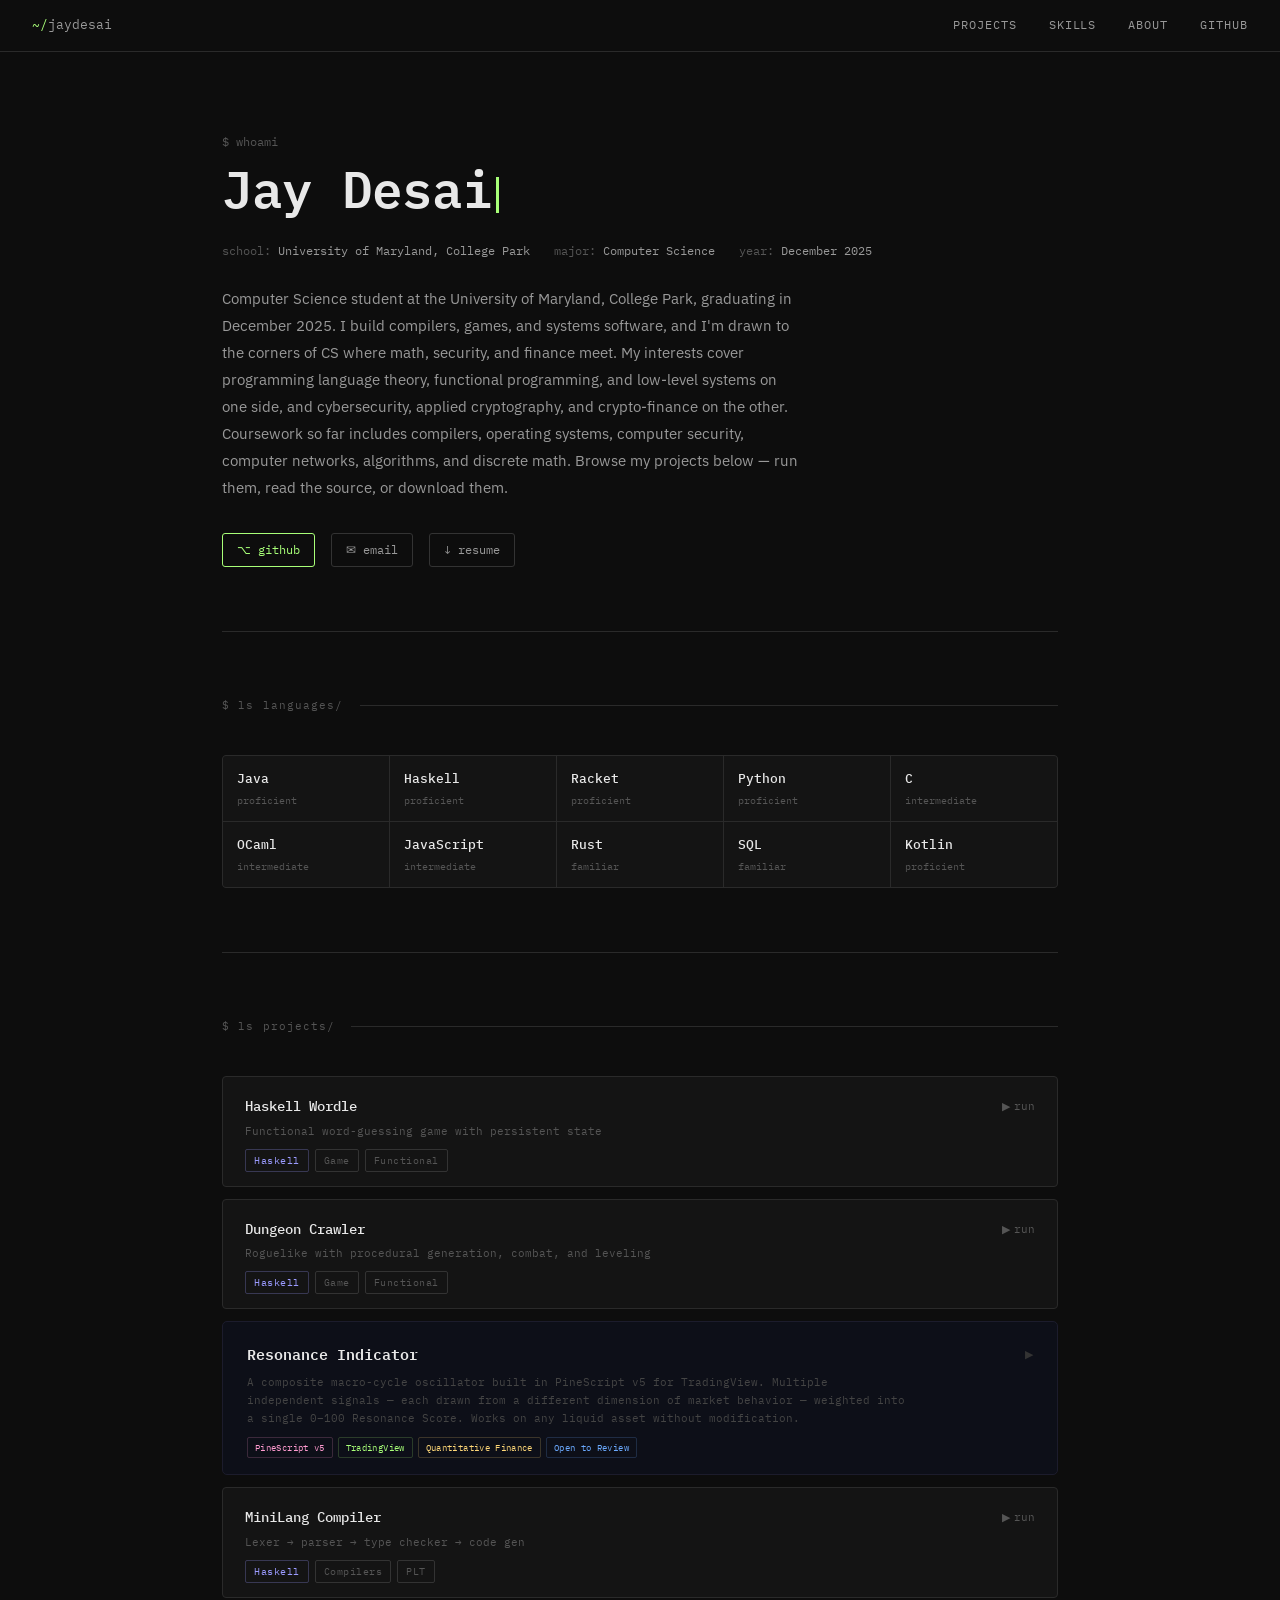
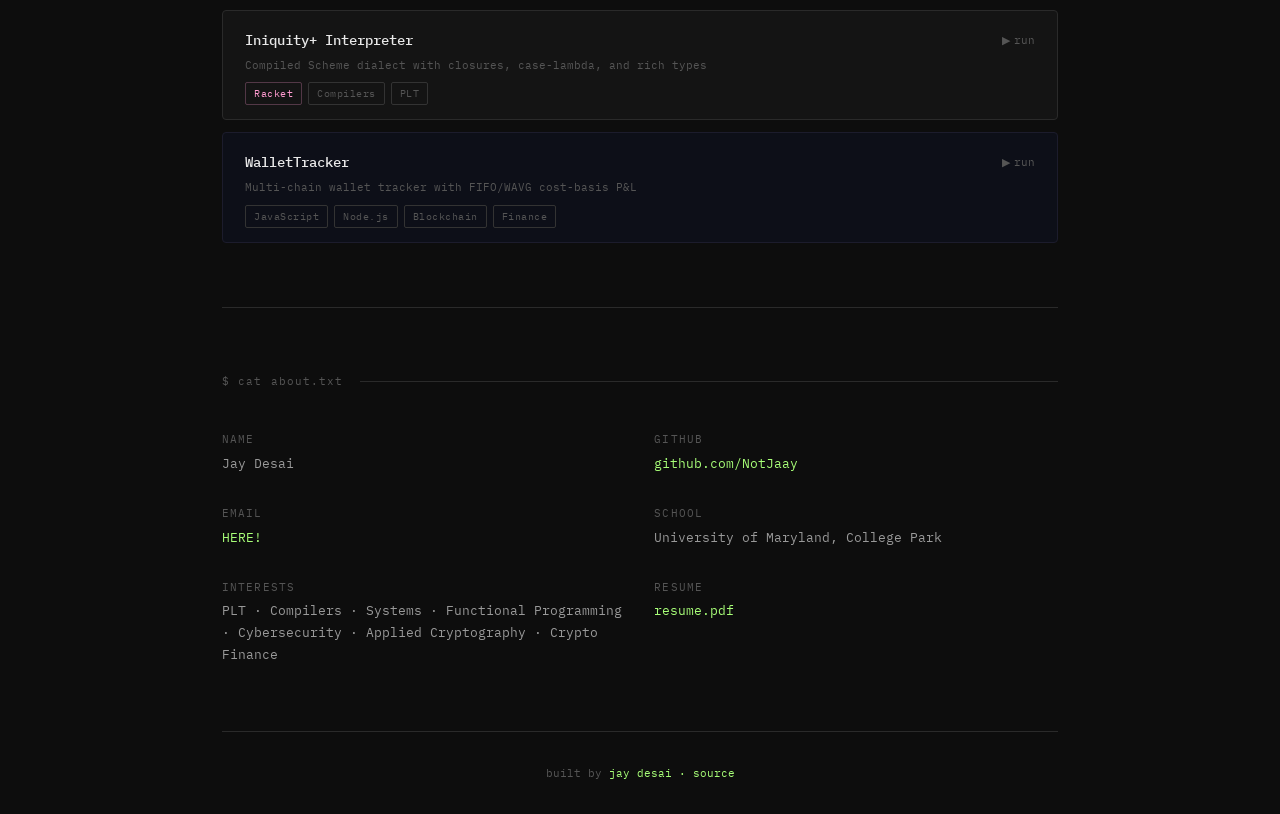
==== commit 8514061f: "Update portfolio frontend" ====
--- a/index.html
+++ b/index.html
@@ -5,7 +5,8 @@
   <meta name="viewport" content="width=device-width, initial-scale=1.0">
   <title>Jay Desai — Portfolio</title>
   <link href="https://fonts.googleapis.com/css2?family=IBM+Plex+Mono:wght@400;500;600&family=IBM+Plex+Sans:wght@400;500&display=swap" rel="stylesheet">
-  <link rel="stylesheet" href="style.css">
+  <link rel="stylesheet" href="style.css?v=3">
+  <link rel="icon" type="image/x-icon" href="./assets/favicon.ico">
 </head>
 <body>
 
@@ -110,13 +111,13 @@
             <div class="panel active" data-panel="run">
               <div class="terminal">
                 <div class="t-out">
-                  <span class="t-green">Haskell Wordle v1.0</span>
-                  <span class="t-dim">Guess the 5-letter word in 6 tries.</span>
-                  <span class="t-dim">✓ correct position   ○ wrong position   · not in word</span>
-                  <span class="t-dim">Commands: any 5-letter word | show | reset | help</span>
+                  <span class="t-green">Haskell Wordle</span>
+                  <span class="t-dim">Coded in Haskell. One daily 5-letter target, six guesses, persistent board state.</span>
+                  <span class="t-dim">After each guess: ✓ correct spot  ○ wrong spot  · not in word.</span>
+                  <span class="t-dim">Type a 5-letter word to guess. Use show for the board, reset for a fresh word, help for rules.</span>
                 </div>
                 <div class="t-input">
-                  <span class="t-prompt"><img src="./backend/projects/sharingan.png" width="16" height="16" alt="prompt" style="margin-top:5px;"></span>
+                  <span class="t-prompt"><img src="./assets/sharingan.png" width="16" height="16" alt="prompt" style="margin-top:5px;"></span>
                   <input type="text" placeholder="comet" style="font-size:13px; margin-top:-2.5px;" onkeydown="if(event.key==='Enter') run(this)">
                   <button onclick="run(this)">run ↵</button>
                 </div>
@@ -205,12 +206,12 @@
             <div class="panel active" data-panel="run">
               <div class="terminal">
                 <div class="t-out">
-                  <span class="t-green">Dungeon Crawler v1.0</span>
-                  <span class="t-dim">Navigate 5 floors. Fight monsters. Escape alive.</span>
-                  <span class="t-dim">Commands: n/s/e/w | look | map | stats | reset | help</span>
+                  <span class="t-green">Dungeon Crawler</span>
+                  <span class="t-dim">Coded in Haskell. Navigate 5 floors, fight monsters, and escape alive.</span>
+                  <span class="t-dim">Commands: w/a/s/d | look | map | stats | inventory | reset | help</span>
                 </div>
                 <div class="t-input">
-                  <span class="t-prompt"><img src="./backend/projects/mangekyou.GIF" width="16" height="16" alt="prompt" style="margin-top:5px;"></span>
+                  <span class="t-prompt"><img src="./assets/mangekyou.GIF" width="16" height="16" alt="prompt" style="margin-top:5px;"></span>
                   <input type="text" placeholder="map" style="font-size:13px; margin-top:-2.5px;" onkeydown="if(event.key==='Enter') run(this)">
                   <button onclick="run(this)">run ↵</button>
                 </div>
@@ -268,7 +269,194 @@
           </div>
         </div>
 
-        <!-- Project 3 — MiniLang Compiler  (backend/projects/compiler) -->
+        <!-- Project 3 — Resonance Indicator -->
+        <div class="cj" id="cj">
+          <div class="cj-hdr" onclick="toggleCard()">
+            <div style="flex:1">
+              <div class="cj-title">Resonance Indicator</div>
+              <div class="cj-sub">A composite macro-cycle oscillator built in PineScript v5 for TradingView. Multiple independent signals — each drawn from a different dimension of market behavior — weighted into a single 0–100 Resonance Score. Works on any liquid asset without modification.</div>
+              <div class="cj-tags">
+                <span class="cj-tag" style="border-color:#ff9bd030;color:#ff9bd0">PineScript v5</span>
+                <span class="cj-tag" style="border-color:#a8ff7830;color:#a8ff78">TradingView</span>
+                <span class="cj-tag" style="border-color:#ffd87830;color:#ffd878">Quantitative Finance</span>
+                <span class="cj-tag" style="border-color:#6baaff30;color:#6baaff">Open to Review</span>
+              </div>
+            </div>
+            <div class="cj-arrow">▶</div>
+          </div>
+
+          <!-- RUNNER -->
+          <div class="cj-runner">
+            <div class="cj-tabs">
+              <div class="cj-tab active" id="t-ind"   onclick="showTab('ind')">◈ indicator</div>
+              <div class="cj-tab" id="t-comp"  onclick="showTab('comp')">⊞ components</div>
+              <div class="cj-tab" id="t-res"   onclick="showTab('res')">◉ snapshot</div>
+              <div class="cj-tab" id="t-about" onclick="showTab('about')">⊙ about</div>
+            </div>
+
+            <!-- ═══ INDICATOR ═══ -->
+            <div class="cj-panel active" id="p-ind">
+
+              <!-- Toolbar -->
+              <div class="ind-bar">
+                <div class="asset-row" id="asset-row"></div>
+                <span class="sep">·</span>
+                <div class="tf-row">
+                  <button class="tbt" data-tf="D"  onclick="setTf('D')">D</button>
+                  <button class="tbt" data-tf="5D" onclick="setTf('5D')">5D</button>
+                  <button class="tbt act" data-tf="1W" onclick="setTf('1W')">1W</button>
+                </div>
+                <span class="sep">·</span>
+                <button class="icon-btn" id="edit-tog" onclick="toggleEdit()">⚙ Edit</button>
+                <button class="icon-btn" onclick="replayAnim()">↺ Replay</button>
+                <button class="icon-btn" id="cj-resetvp" onclick="resetViewport()" style="display:none;color:#6baaff;border-color:#6baaff44">↺ Reset</button>
+                <span id="cj-live" style="font-size:9px;color:#444;border:1px solid #1c1c2c;padding:2px 7px;border-radius:2px;letter-spacing:.06em">~ SIMULATED</span>
+                <a class="try-link" href="https://www.tradingview.com" target="_blank">▶ Try on TradingView</a>
+              </div>
+
+              <!-- Edit panel -->
+              <div class="edit-panel" id="edit-panel">
+                <div class="edit-sect">
+                  <h4>Overlays</h4>
+                  <div class="edit-row"><input type="checkbox" class="edit-chk" id="tog-zones" checked onchange="redraw()"><span class="edit-name">Zone backgrounds</span></div>
+                  <div class="edit-row"><input type="checkbox" class="edit-chk" id="tog-markers" checked onchange="redraw()"><span class="edit-name">Signal markers (▲▼◆)</span></div>
+                  <div class="edit-row"><input type="checkbox" class="edit-chk" id="tog-vol" checked onchange="redraw()"><span class="edit-name">Volume bars</span></div>
+                  <div class="edit-row"><input type="checkbox" class="edit-chk" id="tog-comp-lines" checked onchange="redraw()"><span class="edit-name">Secondary lines</span></div>
+                  <div class="edit-row"><input type="checkbox" class="edit-chk" id="tog-macd-hist" onchange="redraw()"><span class="edit-name" style="color:#2196F3">MACD histogram</span></div>
+                  <div class="edit-row"><input type="checkbox" class="edit-chk" id="tog-mas" checked onchange="redraw()"><span class="edit-name">Moving averages</span></div>
+                </div>
+                <div class="edit-sect">
+                  <h4>Signal Lines</h4>
+                  <div id="comp-toggles"></div>
+                </div>
+              </div>
+
+              <!-- Price chart -->
+              <div class="chart-wrap" id="px-wrap" style="position:relative;cursor:crosshair">
+                <canvas class="px-canvas" id="px-c"></canvas>
+                <div class="cj-chtip" id="px-tip" style="display:none"></div>
+              </div>
+
+              <!-- Oscillator chart -->
+              <div class="chart-wrap" id="osc-wrap" style="position:relative;cursor:crosshair">
+                <canvas class="osc-canvas" id="osc-c"></canvas>
+                <div class="cj-chtip" id="osc-tip" style="display:none"></div>
+              </div>
+
+              <!-- Date axis -->
+              <div class="date-axis" id="date-axis"></div>
+
+              <!-- Legend -->
+              <div class="cj-legend">
+                <div class="leg"><div class="leg-ln" style="width:20px;height:2.5px;background:#e2e8f0"></div><span>Resonance Score</span></div>
+                <div class="leg"><div class="leg-ln" style="width:20px;height:1px;background:#00BCD4;margin-top:1px"></div><span>Ref 80/100</span></div>
+                <div class="leg"><div class="leg-ln" style="width:20px;height:1px;background:#9C27B0;margin-top:1px"></div><span>Ref 0/20</span></div>
+                <div class="leg"><span class="leg-sym" style="color:#22C55E">▲</span><span>Buy zone entry</span></div>
+                <div class="leg"><span class="leg-sym" style="color:#4ADE80">◆</span><span>Lifetime buy (&lt;10)</span></div>
+                <div class="leg"><span class="leg-sym" style="color:#EF4444">▼</span><span>Sell zone entry</span></div>
+                <div class="leg"><span class="leg-sym" style="color:#EC4899">◆</span><span>Lifetime sell (&gt;90)</span></div>
+                <div class="leg"><div class="leg-dot" style="background:#26A69A"></div><span>Up candle</span></div>
+                <div class="leg"><div class="leg-dot" style="background:#EF5350"></div><span>Down candle</span></div>
+              </div>
+
+              <!-- Score strip -->
+              <div class="score-strip">
+                <div>
+                  <div class="s-big" id="s-val">—</div>
+                  <div class="s-meta">Resonance Score · <span id="s-asset">SPY</span> · <span id="s-tf">1W</span></div>
+                </div>
+                <div class="s-dir" id="s-dir"></div>
+                <div class="s-zone" id="s-zone"></div>
+                <div class="s-desc" id="s-desc"></div>
+              </div>
+
+              <!-- Zone explanations -->
+              <div class="zone-strip">
+                <div class="zs-cell">
+                  <div class="zs-range" style="color:#4ADE80">0 – 10</div>
+                  <div class="zs-name" style="color:#4ADE8099">Lifetime Buy</div>
+                  <div class="zs-desc">Once-per-cycle extreme undervaluation. 8+ signals simultaneously at historic lows.</div>
+                </div>
+                <div class="zs-cell">
+                  <div class="zs-range" style="color:#22C55E">10 – 20</div>
+                  <div class="zs-name" style="color:#22C55E99">Buy Zone</div>
+                  <div class="zs-desc">Significant undervaluation. Multiple signals in extreme territory simultaneously.</div>
+                </div>
+                <div class="zs-cell">
+                  <div class="zs-range" style="color:#555">20 – 80</div>
+                  <div class="zs-name" style="color:#33333399">Neutral</div>
+                  <div class="zs-desc">No extreme reading. Signals are mixed or moderate. Not an actionable zone.</div>
+                </div>
+                <div class="zs-cell">
+                  <div class="zs-range" style="color:#FB923C">80 – 90</div>
+                  <div class="zs-name" style="color:#FB923C99">Sell Zone</div>
+                  <div class="zs-desc">Significant overvaluation. Multiple signals in overbought territory simultaneously.</div>
+                </div>
+                <div class="zs-cell">
+                  <div class="zs-range" style="color:#EC4899">90 – 100</div>
+                  <div class="zs-name" style="color:#EC489999">Lifetime Sell</div>
+                  <div class="zs-desc">Peak-cycle extreme overvaluation. Historically coincides with generational tops.</div>
+                </div>
+              </div>
+
+            </div>
+
+            <!-- ═══ COMPONENTS ═══ -->
+            <div class="cj-panel" id="p-comp">
+              <div class="comp-hdr">6 core signals — the primary structural drivers of the Resonance composite</div>
+              <div class="comp-grid" id="comp-grid"></div>
+            </div>
+
+            <!-- ═══ SNAPSHOT ═══ -->
+            <div class="cj-panel" id="p-res">
+              <div id="snapshot-root"></div>
+            </div>
+
+            <!-- ═══ ABOUT ═══ -->
+            <div class="cj-panel" id="p-about">
+              <div class="about-wrap">
+                <div class="about-blk">
+                  <h3>What it is</h3>
+                  <p>Resonance is a composite sub-pane oscillator for TradingView, written in PineScript v5. It aggregates <strong>multiple independent technical signals</strong> — each drawn from a different dimension of market behavior — into a single normalized 0–100 score called the Resonance Score.</p>
+                  <p>The signals draw from fundamentally different dimensions of market behavior — momentum, trend structure, volume, volatility, and divergence. Each is independently normalized against the asset's own history — then combined via a weighted composite with a confluence multiplier.</p>
+                  <p>A score near <span class="hl">0–20</span> indicates simultaneous extreme undervaluation across multiple dimensions. A score near <span class="sl">80–100</span> indicates simultaneous extreme overvaluation. The composite is meaningfully strongest at the extremes.</p>
+                </div>
+                <div class="about-blk">
+                  <h3>The confluence mechanism</h3>
+                  <p>The Resonance Score is not just a weighted average. It includes a <strong>confluence multiplier</strong>: when 3 or more signals simultaneously reach extreme territory, the composite is pushed further toward that extreme — amplifying the signal when agreement is highest.</p>
+                  <p>At 5+ signals in agreement, the boost is 32% toward the extreme. This is why a Resonance Score of 12 is meaningfully different from a score of 18 — both are in the buy zone, but a score of 12 requires most indicators to simultaneously be at historic lows, which is far rarer.</p>
+                  <p>This mechanism is also why the indicator rarely gives false signals at extreme levels. A score of 85 requires <span class="wb">broad consensus across fundamentally different signal types</span>, not just one overextended oscillator.</p>
+                </div>
+                <div class="about-blk">
+                  <h3>Signal architecture</h3>
+                  <p>Resonance draws from six primary structural dimensions: <strong>price momentum</strong>, <strong>trend structure</strong> (MA alignment and deviation from long-term mean), <strong>volume pressure</strong>, <strong>directional momentum</strong>, and <strong>divergence</strong>. Each signal is independently normalized against the asset's own history before entering the composite.</p>
+                  <p>The normalization method differs per signal type — oscillators use raw values, histogram-based signals are normalized against their historical extremes, and structure signals use step or deviation scaling. The composite includes a <strong>confluence multiplier</strong> that amplifies readings when multiple signals simultaneously agree at extremes.</p>
+                  <p>The specific weights, combination logic, and all implementation details are proprietary and kept server-side. Source code is not publicly distributed.</p>
+                </div>
+                <div class="about-blk">
+                  <h3>Self-calibration across assets</h3>
+                  <p>Every component normalizes against the asset's own history — not a fixed scale. RSI deviations are measured relative to that asset's RSI extremes. MA Deviation is normalized against the furthest the asset has ever stretched from its 200 MA.</p>
+                  <p>This means the <span class="wb">same thresholds</span> — buy below 20, sell above 80 — apply to SPY, BTC, GLD, or any liquid asset. The indicator self-calibrates. There's no manual tuning required per asset.</p>
+                  <p>Timeframe recommendation: <strong>Weekly (1W)</strong> for macro positioning, daily for orientation. The weekly view filters short-term noise and focuses on structural cycle extremes. The edge lives on the weekly.</p>
+                  <p>Resonance answers one question: <span class="wb">where are you in the cycle?</span> Not when to trade — where you are. Combined with price context and your own analysis, that question has meaningful value.</p>
+                </div>
+              </div>
+              <div class="pvt-row">
+                <div class="pvt-t">
+                  <strong>⊘ Source code is private</strong>
+                  <span>Open to independent review, audit, and verification of methodology.</span>
+                </div>
+                <a href="mailto:notjaydesai@gmail.com?subject=Resonance%20Review%20Request" class="req-btn">✉ Request Access</a>
+              </div>
+            </div>
+
+          </div>
+        </div>
+
+<script src="resonance-indicator.js?v=5"></script>
+
+
+                <!-- Project 4 — MiniLang Compiler  (backend/projects/compiler) -->
         <div class="project-card" data-project="compiler">
           <div class="project-header" onclick="toggle(this)">
             <div>
@@ -298,7 +486,7 @@
                   <span class="t-dim">Supports: let, if/then/else, lambdas, arithmetic</span>
                 </div>
                 <div class="t-input">
-                  <span class="t-prompt"><img src="./backend/projects/ems.png" width="16" height="16" alt="prompt" style="margin-top:5px;"></span>
+                  <span class="t-prompt"><img src="./assets/ems.png" width="16" height="16" alt="prompt" style="margin-top:5px;"></span>
                   <input type="text" placeholder="let x = 10 in x + x" style="font-size:12px; margin-top:-2.5px;" onkeydown="if(event.key==='Enter') run(this)">
                   <button onclick="run(this)">run ↵</button>
                 </div>
@@ -342,7 +530,7 @@
           </div>
         </div>
 
-        <!-- Project 4 — Iniquity+ Interpreter  (backend/projects/scheme) -->
+        <!-- Project 5 — Iniquity+ Interpreter  (backend/projects/scheme) -->
         <div class="project-card" data-project="scheme">
           <div class="project-header" onclick="toggle(this)">
             <div>
@@ -372,7 +560,7 @@
                   <span class="t-dim">Then: (fact 10)</span>
                 </div>
                 <div class="t-input">
-                  <span class="t-prompt"><img src="./backend/projects/Rinnegan.PNG" width="16" height="16" alt="prompt" style="margin-top:5px;"></span>
+                  <span class="t-prompt"><img src="./assets/Rinnegan.PNG" width="16" height="16" alt="prompt" style="margin-top:5px;"></span>
                   <input type="text" placeholder="(+ 1 2)" style="font-size:12px; margin-top:-2.5px;" onkeydown="if(event.key==='Enter') run(this)">
                   <button onclick="run(this)">run ↵</button>
                 </div>
@@ -415,16 +603,17 @@
           </div>
         </div>
 
-
-        <!-- Project 5 — placeholder slot for a cybersecurity project -->
-        <div class="project-card" data-project="project4">
+        <!-- Project 6 — Wallet Tracker -->
+        <div class="project-card wallet-card" data-project="cryptocheck">
           <div class="project-header" onclick="toggle(this)">
             <div>
-              <div class="project-title">Cybersecurity Project (coming soon)</div>
-              <div class="project-sub">Add description in HTML once the project is ready</div>
+              <div class="project-title">WalletTracker</div>
+              <div class="project-sub">Multi-chain wallet tracker with FIFO/WAVG cost-basis P&amp;L</div>
               <div class="tags">
-                <span class="tag python">Python</span>
-                <span class="tag">Security</span>
+                <span class="tag">JavaScript</span>
+                <span class="tag">Node.js</span>
+                <span class="tag">Blockchain</span>
+                <span class="tag">Finance</span>
               </div>
             </div>
             <div class="toggle-label"><span class="arrow">▶</span> run</div>
@@ -438,15 +627,43 @@
             </div>
 
             <div class="panel active" data-panel="run">
-              <div class="terminal">
-                <div class="t-out">
-                  <span class="t-green">Project — coming soon</span>
-                  <span class="t-dim">Placeholder slot for a future cybersecurity project.</span>
-                </div>
-                <div class="t-input">
-                  <span class="t-prompt"><img src="./backend/projects/Tsukuyomi99.PNG" width="16" height="16" alt="prompt" style="margin-top:5px;"></span>
-                  <input type="text" placeholder="type here..." style="font-size:12px; margin-top:-2.5px;" onkeydown="if(event.key==='Enter') run(this)">
-                  <button onclick="run(this)">run ↵</button>
+              <div id="cc-container" style="padding:14px;background:linear-gradient(180deg,#0d0f18,#06070e);border:1px solid #1c1c2c;font-family:'Inter',-apple-system,sans-serif;font-size:12px;color:#edfdf7;min-height:250px">
+                <div style="display:flex;justify-content:space-between;gap:12px;align-items:flex-start;margin-bottom:12px;flex-wrap:wrap">
+                  <div>
+                    <div style="font-size:13px;font-weight:700;color:#edfdf7">WalletTracker quick scan</div>
+                    <div style="font-size:10px;color:#638277;margin-top:2px">Preview balances, cash flow, cost basis, and P&amp;L before opening the full dashboard.</div>
+                  </div>
+                  <a href="./crypto-check/index.html" target="_blank"
+                    style="color:#7db7ff;font-size:11px;text-decoration:none;font-weight:600;white-space:nowrap">
+                    Open dashboard ↗
+                  </a>
+                </div>
+                <div style="display:flex;gap:8px;align-items:center;margin-bottom:12px;flex-wrap:wrap">
+                  <input id="cc-addr" type="text" placeholder="Paste wallet address (BTC, ETH, SOL, ADA…)"
+                    style="background:#030706;border:1px solid #28564b;border-radius:6px;padding:7px 11px;
+                    color:#edfdf7;font-family:'JetBrains Mono',monospace;font-size:10px;flex:1;min-width:220px;outline:none"
+                    onkeydown="if(event.key==='Enter')ccLookup()">
+                  <div id="cc-evm-pick" style="display:none;gap:3px;align-items:center">
+                    <button class="cc-echain active" data-ec="eth" onclick="ccPickChain(this)"
+                      style="padding:4px 8px;border-radius:5px;border:1px solid #6c8ef7;background:#6c8ef720;color:#6c8ef7;font-size:10px;font-weight:600;cursor:pointer;font-family:inherit">ETH</button>
+                    <button class="cc-echain" data-ec="base" onclick="ccPickChain(this)"
+                      style="padding:4px 8px;border-radius:5px;border:1px solid #1f2133;background:none;color:#6b7094;font-size:10px;font-weight:600;cursor:pointer;font-family:inherit">BASE</button>
+                    <button class="cc-echain" data-ec="bnb" onclick="ccPickChain(this)"
+                      style="padding:4px 8px;border-radius:5px;border:1px solid #1f2133;background:none;color:#6b7094;font-size:10px;font-weight:600;cursor:pointer;font-family:inherit">BNB</button>
+                  </div>
+                  <button onclick="ccLookup()"
+                    style="padding:7px 14px;background:#4f91ff;border:none;border-radius:6px;color:#fff;font-size:12px;font-weight:600;cursor:pointer;font-family:inherit;white-space:nowrap">Look up</button>
+                </div>
+                <div id="cc-status" style="color:#a9c8bd;font-size:11px;line-height:1.6">
+                  Supports BTC · ETH · BASE · BNB · SOL · ADA<br>
+                  <span style="font-size:10px;color:#638277">Nothing is stored — results reset on refresh</span>
+                </div>
+                <div id="cc-results" style="display:none;margin-top:10px"></div>
+                <div id="cc-open-link" style="display:none;margin-top:10px">
+                  <a href="./crypto-check/index.html" target="_blank"
+                    style="display:inline-flex;align-items:center;gap:6px;color:#7db7ff;font-size:11px;text-decoration:none;font-weight:700;border:1px solid #28564b;border-radius:6px;padding:7px 10px;background:#07100e">
+                    Open this wallet in dashboard ↗
+                  </a>
                 </div>
               </div>
             </div>
@@ -460,66 +677,20 @@
 
             <div class="panel" data-panel="readme">
               <div class="info">
-                <p>Reserved slot for an upcoming cybersecurity project — likely
-                   something around applied cryptography, network security, or a
-                   small CTF-style tool. Description and runnable demo will go
-                   here once the project is ready.</p>
+                <p>WalletTracker looks up any blockchain wallet across BTC, ETH, BASE, BNB, SOL,
+                   and ADA. Paste an address and get full transaction history from genesis,
+                   FIFO and weighted-average cost-basis accounting, realized and unrealized
+                   P&amp;L, break-even prices, and capital flow totals.</p>
+                <p>The backend fetches on-chain data and prices each transaction against
+                   CoinGecko historical data server-side — API keys never leave the server.
+                   All results are stateless and reset on every page load.</p>
+                <p><strong>Unique features:</strong> dual cost-basis (FIFO + WAVG toggle),
+                   per-lot visualization, "house money" metric, full inception scan,
+                   multi-wallet aggregation (in full dashboard), CSV export.</p>
+                <p><strong>Stack:</strong> Vanilla JS · Node.js/Express · Blockstream ·
+                   Etherscan · Helius · Blockfrost · CoinGecko</p>
                 <a href="https://github.com/NotJaay" target="_blank" class="btn">↗ github</a>
-              </div>
-            </div>
-          </div>
-        </div>
-
-        <!-- Project 6 — placeholder slot for a systems / crypto-finance project -->
-        <div class="project-card" data-project="project5">
-          <div class="project-header" onclick="toggle(this)">
-            <div>
-              <div class="project-title">Systems / Crypto-Finance Project (coming soon)</div>
-              <div class="project-sub">Add description in HTML once the project is ready</div>
-              <div class="tags">
-                <span class="tag c">C</span>
-                <span class="tag">Systems</span>
-              </div>
-            </div>
-            <div class="toggle-label"><span class="arrow">▶</span> run</div>
-          </div>
-
-          <div class="runner">
-            <div class="tabs">
-              <div class="tab active" onclick="switchTab(this, 'run')">▷ run</div>
-              <div class="tab" onclick="switchTab(this, 'source')">{ } source</div>
-              <div class="tab" onclick="switchTab(this, 'readme')">readme</div>
-            </div>
-
-            <div class="panel active" data-panel="run">
-              <div class="terminal">
-                <div class="t-out">
-                  <span class="t-green">Project — coming soon</span>
-                  <span class="t-dim">Placeholder slot for a future systems or crypto-finance project.</span>
-                </div>
-                <div class="t-input">
-                  <span class="t-prompt">$</span>
-                  <input type="text" placeholder="type here..." onkeydown="if(event.key==='Enter') run(this)">
-                  <button onclick="run(this)">run ↵</button>
-                </div>
-              </div>
-            </div>
-
-            <div class="panel" data-panel="source">
-              <div class="code-viewer">
-                <div class="src-filelist"><span class="t-dim">click to load</span></div>
-                <pre class="src-code">// select a file to view</pre>
-              </div>
-            </div>
-
-            <div class="panel" data-panel="readme">
-              <div class="info">
-                <p>Reserved slot for an upcoming low-level systems project or
-                   something in the crypto-finance space — possibly an order
-                   book simulator, a small market-data tool, or a tiny
-                   blockchain/consensus toy. Description and runnable demo
-                   will go here once the project is ready.</p>
-                <a href="https://github.com/NotJaay" target="_blank" class="btn">↗ github</a>
+                <a href="./crypto-check/index.html" target="_blank" class="btn" style="margin-left:8px">↗ full dashboard</a>
               </div>
             </div>
           </div>
@@ -548,6 +719,6 @@
   </div>
 
   <footer>built by <a>jay desai ·</a> <a href="https://github.com/NotJaay/" target="_blank">source</a></footer>
-  <script src="script.js"></script>
+  <script src="script.js?v=7"></script>
 </body>
-</html>+</html>
--- a/style.css
+++ b/style.css
@@ -116,6 +116,13 @@
   overflow: hidden; background: var(--bg2); transition: border-color 0.15s;
 }
 .project-card:hover { border-color: var(--border2); }
+.wallet-card {
+  border-color: #1c1c2c;
+  background: #0d0f18;
+}
+.wallet-card:hover { border-color: #252538; }
+.wallet-card .project-header:hover .project-title { color: #a8ff78; }
+.wallet-card .runner { border-top-color: #181828; }
 
 /* Clickable header row */
 .project-header {
@@ -181,10 +188,13 @@
   padding: 12px 16px; min-height: 150px; max-height: 600px;
   overflow-y: auto; color: #d4d4d4; line-height: 1.6;
 }
-/* Welcome spans inside .t-out are block-level so HTML indentation doesn't matter */
-.t-out > span { display: block; }
-/* Dynamically-printed output lines preserve whitespace (for ASCII art, game boards) */
-.t-line { display: block; white-space: pre-wrap; }
+/* Each welcome line is its own block so indentation in HTML doesn't matter */
+.t-out > span,
+.t-out > div { display: block; }
+/* Dynamically-printed output lines — preserve newlines and leading spaces
+   (needed for the Wordle board and the Dungeon map) */
+.t-line { display: block; white-space: pre-wrap; font-family: var(--mono); }
+.t-line > span { white-space: pre-wrap; }
 .t-input {
   display: flex; align-items: center; gap: 8px;
   padding: 8px 16px; border-top: 1px solid #1a1a1a;
@@ -200,6 +210,8 @@
   border-radius: 2px; cursor: pointer; transition: all 0.15s;
 }
 .t-input button:hover { border-color: var(--accent); color: var(--accent); }
+.t-input input:disabled  { opacity: 0.4; cursor: not-allowed; }
+.t-input button:disabled { opacity: 0.4; cursor: not-allowed; pointer-events: none; }
 
 /* Terminal text colors */
 .t-green  { color: #a8ff78; }
@@ -208,6 +220,8 @@
 .t-yellow { color: #ffd878; }
 .t-dim    { color: #444; }
 
+/* ANSI color spans — generated by ansiToHtml() for Haskell game output */
+.t-line span { display: inline; }
 
 /* CODE VIEWER (source tab) */
 .code-viewer {
@@ -264,4 +278,178 @@
   .container { padding: 0 1rem; }
   .hero { padding: 3rem 0 2rem; }
   .about-grid { grid-template-columns: 1fr; }
-}+}
+
+/* ── GENERATION BAR ────────────────────────────────────────── */
+.gen-bar-line {
+  display: flex; align-items: center; gap: 8px;
+  padding: 4px 0;
+}
+.gen-bar-track {
+  width: 180px; height: 5px;
+  background: #1e1e1e; border-radius: 3px; overflow: hidden; flex-shrink: 0;
+}
+.gen-bar-fill {
+  height: 100%; width: 10%;
+  background: #61afef; border-radius: 3px;
+  transition: width 0.06s linear;
+}
+.gen-bar-label { font-size: 12px; color: #5c6370; }
+
+/* ── CROWN JEWEL v3 ────────────────────────────────────────── */
+
+/* CARD */
+.cj{border:1px solid #1c1c2c;border-radius:5px;overflow:hidden;background:#0d0f18}
+.cj:hover{border-color:#252538}
+
+/* HEADER */
+.cj-hdr{display:flex;align-items:flex-start;gap:16px;padding:20px 24px 16px;cursor:pointer;user-select:none}
+.cj-hdr:hover .cj-title{color:#a8ff78}
+.cj-title{font-size:15px;font-weight:600;color:#e8e8e8;margin-bottom:5px;transition:color .15s}
+.cj-sub{font-size:11px;color:#444;line-height:1.65;margin-bottom:10px;max-width:660px}
+.cj-tags{display:flex;gap:5px;flex-wrap:wrap}
+.cj-tag{font-size:9px;padding:2px 7px;border:1px solid;border-radius:2px;letter-spacing:.04em}
+.cj-arrow{color:#333;font-size:11px;padding-top:3px;transition:transform .2s;flex-shrink:0;margin-left:auto}
+.cj.open .cj-arrow{transform:rotate(90deg)}
+
+/* RUNNER */
+.cj-runner{display:none;border-top:1px solid #181828}
+.cj.open .cj-runner{display:block}
+
+/* TABS */
+.cj-tabs{display:flex;background:#080910;border-bottom:1px solid #181828;overflow-x:auto}
+.cj-tab{padding:10px 16px;font-size:11px;color:#444;cursor:pointer;border-right:1px solid #181828;letter-spacing:.07em;transition:all .15s;user-select:none;white-space:nowrap;flex-shrink:0}
+.cj-tab:hover{color:#777;background:#0c0d14}
+.cj-tab.active{color:#a8ff78;background:#0d0f18}
+
+/* PANELS */
+.cj-panel{display:none}
+.cj-panel.active{display:block}
+
+/* ── INDICATOR ── */
+.ind-bar{display:flex;align-items:center;flex-wrap:wrap;gap:8px;padding:8px 16px;background:#080910;border-bottom:1px solid #131320}
+.asset-row{display:flex;gap:3px;flex-wrap:wrap}
+.abt{padding:4px 10px;font-size:10px;border:1px solid #1c1c2c;border-radius:3px;color:#444;cursor:pointer;background:transparent;font-family:inherit;letter-spacing:.03em;transition:all .12s}
+.abt:hover{color:#888;border-color:#2a2a3a}
+.abt.act{border-color:#6baaff66;color:#6baaff;background:#6baaff08}
+.tf-row{display:flex;gap:3px}
+.tbt{padding:4px 8px;font-size:10px;border:1px solid #1c1c2c;border-radius:2px;color:#333;cursor:pointer;background:transparent;font-family:inherit;transition:all .12s}
+.tbt:hover{color:#666;border-color:#252538}
+.tbt.act{border-color:#a8ff7866;color:#a8ff78;background:#a8ff7808}
+.icon-btn{padding:4px 9px;font-size:10px;border:1px solid #1c1c2c;border-radius:2px;color:#333;cursor:pointer;background:transparent;font-family:inherit;transition:all .15s}
+.icon-btn:hover{color:#a8ff78;border-color:#a8ff7866}
+.icon-btn.active{color:#a8ff78;border-color:#a8ff7866;background:#a8ff7808}
+.try-link{font-size:10px;padding:4px 10px;border:1px solid #1a2a1a;border-radius:2px;color:#2a4a2a;text-decoration:none;transition:all .15s;letter-spacing:.04em}
+.try-link:hover{border-color:#a8ff7866;color:#a8ff78;background:#a8ff7808}
+.sep{color:#1c1c2c;font-size:14px;margin:0 2px}
+
+/* EDIT PANEL */
+.edit-panel{display:none;background:#06070e;border-bottom:1px solid #131320;padding:14px 18px}
+.edit-panel.show{display:flex;flex-wrap:wrap;gap:20px}
+.edit-sect{min-width:160px}
+.edit-sect h4{font-size:9px;color:#333;text-transform:uppercase;letter-spacing:.12em;margin-bottom:8px;padding-bottom:6px;border-bottom:1px solid #131320}
+.edit-row{display:flex;align-items:center;gap:7px;margin-bottom:5px;cursor:pointer;user-select:none}
+.edit-row:hover .edit-name{color:#888}
+.edit-dot{width:8px;height:8px;border-radius:50%;flex-shrink:0}
+.edit-name{font-size:10px;color:#444;transition:color .12s}
+.edit-chk{width:12px;height:12px;accent-color:#a8ff78;flex-shrink:0;cursor:pointer}
+.cj-focus-btn{margin-left:auto;display:inline-flex;align-items:center;gap:5px;background:#090a12;border:1px solid #1c1d2a;color:#55596e;border-radius:999px;padding:3px 8px;font:600 8px 'IBM Plex Mono',monospace;text-transform:uppercase;letter-spacing:.06em;cursor:pointer;transition:background .14s,border-color .14s,color .14s,box-shadow .14s}
+.cj-focus-dot{width:5px;height:5px;border-radius:50%;background:#303446;box-shadow:0 0 0 2px #11131d}
+.cj-focus-btn:hover{color:#d7def5;border-color:#6baaff55;background:#111626}
+.cj-focus-btn.active{color:#f3f7ff;border-color:#6baaff88;background:#12233a;box-shadow:0 0 0 1px #6baaff22}
+.cj-focus-btn.active .cj-focus-dot{background:#6baaff;box-shadow:0 0 8px #6baaff}
+
+/* CHART AREA */
+.chart-wrap{position:relative;background:#01020a}
+canvas.px-canvas,canvas.osc-canvas{display:block;width:100%}
+
+/* ZONE KEY (right side overlay) */
+.zone-key{position:absolute;right:4px;top:0;bottom:0;display:flex;flex-direction:column;justify-content:space-between;pointer-events:none;padding:20px 2px 18px}
+.zk-item{font-size:7px;color:#1a1a28;text-transform:uppercase;letter-spacing:.08em;text-align:right;line-height:1}
+
+/* YEAR ROW / DATE AXIS */
+.date-axis{background:#01020a;border-top:1px solid #0a0b14;padding:3px 0 4px;position:relative;overflow:hidden;height:22px}
+
+/* LEGEND */
+.cj-legend{display:flex;flex-wrap:wrap;gap:10px;padding:10px 16px;background:#06070e;border-top:1px solid #0d0e18}
+.leg{display:flex;align-items:center;gap:5px;font-size:9px;color:#3a3a4a;cursor:default}
+.leg:hover{color:#666}
+.leg-ln{flex-shrink:0;border-radius:1px}
+.leg-sym{font-size:11px;flex-shrink:0;line-height:1}
+.leg-dot{width:6px;height:6px;border-radius:50%;flex-shrink:0}
+
+/* SCORE STRIP */
+.score-strip{display:flex;align-items:center;gap:14px;padding:10px 16px;background:#070810;border-top:1px solid #0f1020;flex-wrap:wrap}
+.s-big{font-size:24px;font-weight:700;letter-spacing:-.03em;line-height:1;font-variant-numeric:tabular-nums}
+.s-meta{font-size:9px;color:#333;text-transform:uppercase;letter-spacing:.1em;margin-top:3px}
+.s-dir{font-size:10px;padding:2px 8px;border-radius:2px;font-weight:500;flex-shrink:0}
+.s-zone{font-size:11px;font-weight:500;flex-shrink:0}
+.s-desc{font-size:11px;color:#3a3a4a;line-height:1.7;flex:1;min-width:200px}
+.s-desc strong{color:#666;font-weight:500}
+
+/* ZONE EXPLAIN STRIP */
+.zone-strip{display:grid;grid-template-columns:repeat(5,1fr);border-top:1px solid #0d0e18}
+.zs-cell{padding:8px 10px;border-right:1px solid #0d0e18;text-align:center}
+.zs-cell:last-child{border-right:none}
+.zs-range{font-size:11px;font-weight:600;margin-bottom:2px}
+.zs-name{font-size:9px;text-transform:uppercase;letter-spacing:.08em;margin-bottom:3px}
+.zs-desc{font-size:9px;color:#2a2a3a;line-height:1.5}
+
+/* ── COMPONENTS ── */
+.comp-hdr{padding:12px 18px 8px;font-size:10px;color:#444;text-transform:uppercase;letter-spacing:.12em;border-bottom:1px solid #0f1020}
+.comp-grid{display:grid;grid-template-columns:repeat(4,1fr);background:#0c0d16;gap:1px}
+@media(max-width:700px){.comp-grid{grid-template-columns:1fr 1fr}}
+.comp-cell{background:#080910;padding:11px 12px 10px}
+.comp-head{display:flex;align-items:center;justify-content:space-between;margin-bottom:2px}
+.comp-dot{width:8px;height:8px;border-radius:50%;flex-shrink:0;margin-right:6px}
+.comp-nm{font-size:11px;color:#777;flex:1}
+.comp-wt{font-size:10px;color:#2a2a3a}
+.comp-sub{font-size:9px;color:#252530;text-transform:uppercase;letter-spacing:.09em;margin-bottom:6px;padding-left:14px}
+canvas.cmini{display:block;width:100%;height:48px}
+.comp-val{display:flex;justify-content:space-between;align-items:center;margin-top:5px;padding-top:5px;border-top:1px solid #0d0e18}
+.comp-cur{font-size:11px;font-weight:600}
+.comp-interp{font-size:9px;color:#333}
+.comp-desc{font-size:10px;color:#333;line-height:1.65;margin-top:6px}
+
+/* ── RESULTS ── */
+.res-hdr-row{padding:16px 20px 10px;border-bottom:1px solid #0d0e18}
+.res-hdr-row h3{font-size:12px;color:#e8e8e8;font-weight:500;text-transform:uppercase;letter-spacing:.1em;margin-bottom:5px}
+.res-hdr-row p{font-size:11px;color:#3a3a4a;line-height:1.7;max-width:700px}
+.res-grid{display:grid;grid-template-columns:repeat(3,1fr);gap:1px;background:#0c0d16}
+@media(max-width:640px){.res-grid{grid-template-columns:1fr 1fr}}
+.res-cell{background:#080910;padding:12px 12px 10px}
+.res-top{display:flex;align-items:center;justify-content:space-between;margin-bottom:8px}
+.res-ticker{font-size:13px;font-weight:700;color:#ccd;margin-right:6px}
+.res-name{font-size:9px;color:#2a2a3a;display:block;margin-top:1px}
+.res-cat{font-size:8px;padding:1px 6px;border:1px solid;border-radius:2px;letter-spacing:.04em;flex-shrink:0}
+.res-score-col{text-align:right;flex-shrink:0}
+.res-score-val{font-size:16px;font-weight:700;line-height:1;letter-spacing:-.02em}
+.res-score-lbl{font-size:8px;color:#252535;text-transform:uppercase;letter-spacing:.08em;margin-top:2px}
+canvas.rpc{display:block;width:100%;height:30px;margin-bottom:2px}
+canvas.rosc{display:block;width:100%;height:60px}
+.res-stats{display:flex;gap:6px;flex-wrap:wrap;margin-top:7px;padding-top:7px;border-top:1px solid #0d0e18}
+.res-stat{font-size:9px;padding:2px 7px;border:1px solid;border-radius:2px;letter-spacing:.03em}
+
+/* ── ABOUT ── */
+.about-wrap{display:grid;grid-template-columns:1fr 1fr;gap:0}
+@media(max-width:660px){.about-wrap{grid-template-columns:1fr}}
+.about-blk{padding:20px 22px;border-right:1px solid #0f1020;border-bottom:1px solid #0f1020}
+.about-blk:nth-child(2n){border-right:none}
+.about-blk h3{font-size:11px;color:#e8e8e8;font-weight:500;text-transform:uppercase;letter-spacing:.1em;margin-bottom:10px;padding-bottom:8px;border-bottom:1px solid #181828}
+.about-blk p{font-size:11px;color:#3a3a4a;line-height:1.9;margin-bottom:9px}
+.about-blk p:last-child{margin-bottom:0}
+.about-blk strong{color:#666;font-weight:500}
+.hl{color:#a8ff78;font-weight:500}.sl{color:#FB923C;font-weight:500}.wb{color:#e0e0e0;font-weight:500}
+.wt-row{display:flex;align-items:center;gap:8px;margin:4px 0}
+.wt-bar{flex:1;height:3px;background:#1c1c2c;border-radius:2px;overflow:hidden}
+.wt-fill{height:100%;border-radius:2px}
+.wt-nm{font-size:10px;color:#444;width:110px;flex-shrink:0}
+.wt-pct{font-size:10px;color:#333;width:28px;text-align:right;flex-shrink:0}
+.pvt-row{display:flex;align-items:center;justify-content:space-between;gap:16px;padding:14px 22px;background:#050610;border-top:1px solid #0d0e18;flex-wrap:wrap}
+.pvt-t strong{display:block;font-size:12px;color:#333;margin-bottom:2px}
+.pvt-t span{font-size:10px;color:#1a1a28}
+a.req-btn{font-size:11px;padding:7px 14px;border:1px solid #1a2a1a;border-radius:3px;color:#2a4a2a;background:transparent;cursor:pointer;font-family:inherit;letter-spacing:.06em;transition:all .15s;text-decoration:none;display:inline-block;white-space:nowrap}
+a.req-btn:hover{border-color:#a8ff7866;color:#a8ff78;background:#a8ff7808}
+
+/* Crown Jewel chart tooltips */
+.cj-chtip{position:absolute;background:#0b0c15;border:1px solid #1e2030;border-radius:4px;padding:10px 12px;min-width:140px;max-width:200px;pointer-events:none;z-index:20;font-family:'IBM Plex Mono',monospace;box-shadow:0 6px 28px rgba(0,0,0,.80);line-height:1.5;}
